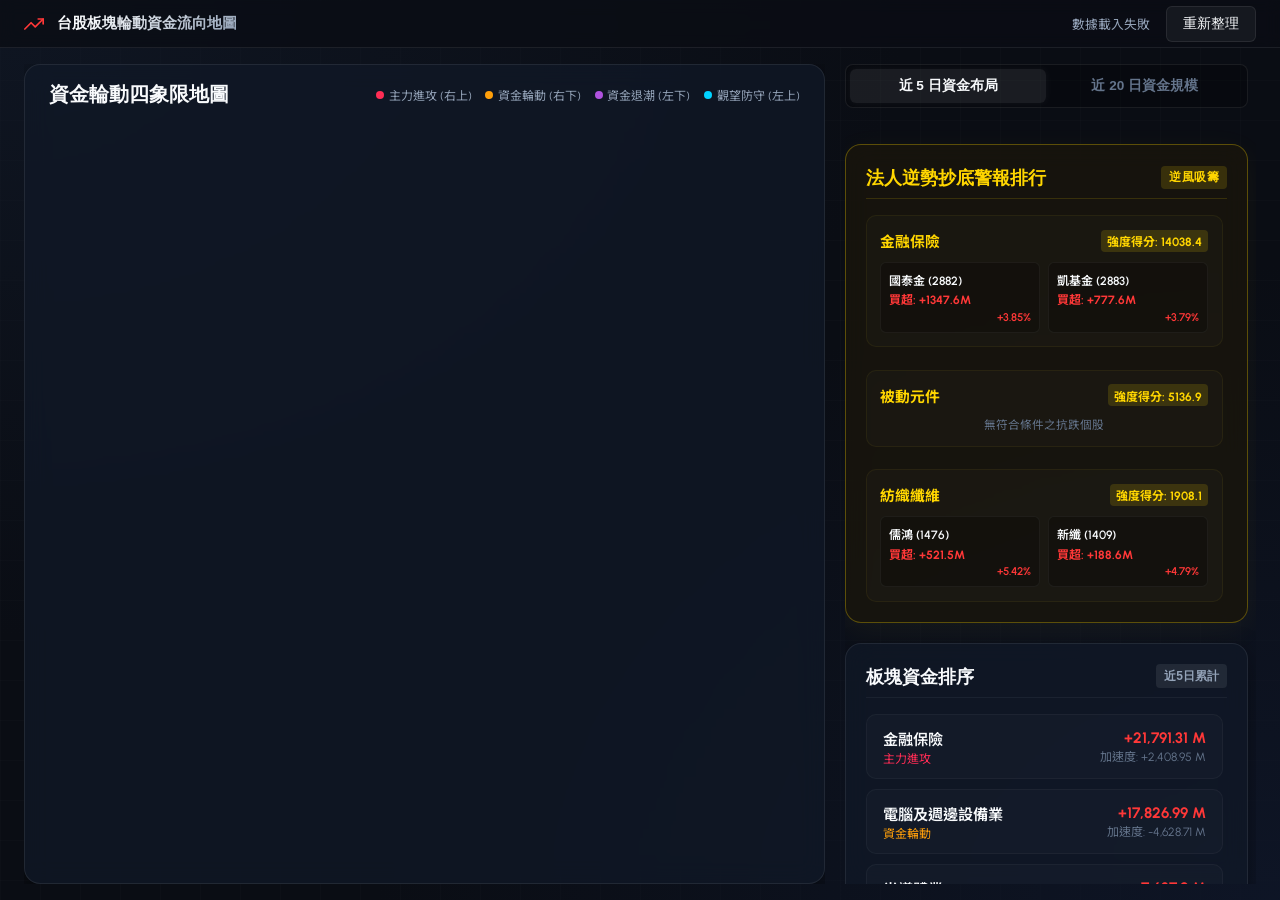
==== index.html @ 1b985d8a "fix: 修改 write_index.py 模板源頭，板塊排序搬至右欄 + SVG viewBox 固定座標系" ====
<!DOCTYPE html>
<html lang="zh-TW">
<head>
    <meta charset="UTF-8">
    <meta name="viewport" content="width=device-width, initial-scale=1.0">
    <title>台股板塊輪動地圖 - 資金流向與加速度監控系統</title>
    <link rel="stylesheet" href="style.css">
    <!-- Load D3.js for visual rendering -->
    <script src="https://d3js.org/d3.v7.min.js"></script>
    <style>
        /* 特調虛擬板塊的霓虹發光樣式 */
        .bubble.custom-sector {
            stroke: #ff007f !important;
            stroke-width: 3.5px !important;
            stroke-dasharray: 3, 1 !important;
            fill-opacity: 0.82 !important;
            animation: neonPulse 1.8s infinite alternate;
        }
        
        @keyframes neonPulse {
            from {
                filter: drop-shadow(0 0 3px #ff007f) drop-shadow(0 0 8px #ff007f);
            }
            to {
                filter: drop-shadow(0 0 6px #ff007f) drop-shadow(0 0 16px #ff007f);
            }
        }
    </style>
</head>
<body>

    <header>
        <h1>
            <svg width="20" height="20" viewBox="0 0 24 24" fill="none" stroke="currentColor" stroke-width="2" stroke-linecap="round" stroke-linejoin="round" style="display:inline; vertical-align:middle; margin-right:5px; color:#ff3838;">
                <polyline points="23 6 13.5 15.5 8.5 10.5 1 18"></polyline>
                <polyline points="17 6 23 6 23 12"></polyline>
            </svg>
            台股板塊輪動資金流向地圖
        </h1>
        <div class="meta-info">
            <span id="data-date">更新時間：載入中...</span>
            <button class="refresh-btn" onclick="loadData()">重新整理</button>
        </div>
    </header>

    <main>
        <!-- Left Section: Quadrant Bubble Map (Full Height) -->
        <div class="left-column">
            <section class="map-container" id="map-section">
                <div class="map-title-row">
                    <h2>資金輪動四象限地圖</h2>
                    <div class="legend">
                        <div class="legend-item">
                            <span class="legend-color" style="background-color: var(--color-lead);"></span>
                            <span>主力進攻 (右上)</span>
                        </div>
                        <div class="legend-item">
                            <span class="legend-color" style="background-color: var(--color-rotate);"></span>
                            <span>資金輪動 (右下)</span>
                        </div>
                        <div class="legend-item">
                            <span class="legend-color" style="background-color: var(--color-outflow);"></span>
                            <span>資金退潮 (左下)</span>
                        </div>
                        <div class="legend-item">
                            <span class="legend-color" style="background-color: var(--color-watch);"></span>
                            <span>觀望防守 (左上)</span>
                        </div>
                    </div>
                </div>
                
                <div class="chart-wrapper" id="chart-wrapper">
                    <!-- SVG Chart will be rendered here by D3 -->
                </div>
                
                <!-- Floating interactive Tooltip -->
                <div class="custom-tooltip" id="map-tooltip"></div>
            </section>
        </div>

        <!-- Right Section: Comprehensive War Room Panel -->
        <section class="sidebar right-column">
            <!-- Timeframe selector tab button group -->
            <div class="time-tabs">
                <button class="tab-btn active" id="tab-5d" onclick="switchTimeFrame('5d')">近 5 日資金布局</button>
                <button class="tab-btn" id="tab-20d" onclick="switchTimeFrame('20d')">近 20 日資金規模</button>
            </div>

            <!-- Bottom Fishing Alert Card (now at the top of sidebar) -->
            <div class="card bottom-fishing-card" id="bottom-fishing-panel">
                <div class="panel-title" style="color: #ffd600; border-bottom: 1px solid rgba(255, 214, 0, 0.15);">
                    法人逆勢抄底警報排行
                    <span style="background: rgba(255, 214, 0, 0.15); color: #ffd600; font-size: 0.75rem; letter-spacing: 0.5px;">逆風吸籌</span>
                </div>
                <div class="market-warning" id="market-warning-msg" style="display:none;">
                    ⚠️ 大盤今日下跌，法人逆勢抄底啟動！
                </div>
                <div class="sector-list" id="bottom-fishing-list">
                    <!-- Dynamic rendering -->
                </div>
            </div>

            <!-- Sector Ranking Card (moved from left-column) -->
            <div class="card sector-ranking-card">
                <div class="panel-title">
                    板塊資金排序
                    <span id="ranking-header-badge" style="background: rgba(255,255,255,0.08); color: var(--text-secondary); font-size: 0.75rem;">近5日累計</span>
                </div>
                <div class="sector-list" id="sector-quick-list">
                    <!-- Dynamic rendering -->
                </div>
                <button id="sector-toggle-btn" class="sector-toggle-btn" onclick="toggleSectors()">展開全部板塊</button>
            </div>

            <!-- Whale Locked Stocks Card -->
            <div class="card whale-locked-card glow-aurora" id="whale-locked-panel">
                <div class="panel-title" style="color: #00e676; border-bottom: 1px solid rgba(0, 230, 118, 0.15);">
                    千張大戶密集鎖碼偵測雷達
                    <span style="background: rgba(0, 230, 118, 0.15); color: #00e676; font-size: 0.75rem; letter-spacing: 0.5px;">主力鎖碼</span>
                </div>
                <!-- 監測時間區間 Tab 組 -->
                <div class="whale-time-tabs" style="display: flex; gap: 0.35rem; margin-bottom: 0.65rem; background: rgba(0, 0, 0, 0.2); padding: 0.2rem; border-radius: 6px; border: 1px solid rgba(255,255,255,0.04);">
                    <button class="whale-time-btn" onclick="changeWhaleTime('1m', this)">1個月</button>
                    <button class="whale-time-btn active" onclick="changeWhaleTime('2m', this)">2個月</button>
                    <button class="whale-time-btn" onclick="changeWhaleTime('3m', this)">3個月</button>
                    <button class="whale-time-btn" onclick="changeWhaleTime('4m', this)">4個月</button>
                </div>
                <!-- 篩選門檻控制鈕組 -->
                <div class="whale-filter-tabs" style="display: flex; gap: 0.35rem; margin-bottom: 0.85rem; padding-bottom: 0.5rem; border-bottom: 1px dashed rgba(255,255,255,0.05);">
                    <button class="whale-filter-btn active" style="color: #00e676; border-color: rgba(0, 230, 118, 0.4); background: rgba(0, 230, 118, 0.15);" onclick="changeWhaleThreshold(15, 20, this)">15%~20%</button>
                    <button class="whale-filter-btn" onclick="changeWhaleThreshold(10, 15, this)">10%~15%</button>
                    <button class="whale-filter-btn" onclick="changeWhaleThreshold(5, 10, this)">5%~10%</button>
                    <button class="whale-filter-btn" onclick="changeWhaleThreshold(4, 5, this)">4%~5%</button>
                </div>
                <div class="whale-stocks-list" id="whale-locked-list">
                    <!-- Dynamic rendering -->
                </div>
            </div>

            <!-- Detail Stock Breakdown Card -->
            <div class="card detail-card" id="detail-panel">
                <div class="empty-state" id="detail-empty">
                    請點擊或懸浮板塊泡泡，以檢視核心個股買賣超分化明細
                </div>
                <div id="detail-content" style="display: none;">
                    <div class="panel-title">
                        <span id="detail-sector-name" style="font-size: 1.15rem; font-weight: 700; padding: 0;">板塊名稱</span>
                        <div id="detail-quadrant-badge" class="dual-badge-container"></div>
                    </div>
                    
                    <div class="metrics-grid">
                        <div class="metric-box">
                            <div class="label" id="metric-label-flow">5日累計流向</div>
                            <div class="value" id="metric-flow">0.0</div>
                        </div>
                        <div class="metric-box">
                            <div class="label">資金加速度</div>
                            <div class="value" id="metric-accel">0.0</div>
                        </div>
                        <div class="metric-box">
                            <div class="label">20日資金規模</div>
                            <div class="value" id="metric-scale-20d">0.0</div>
                        </div>
                    </div>
                    
                    <h3 style="font-size: 0.85rem; margin-bottom: 0.65rem; color: var(--text-secondary); font-family: 'Outfit', sans-serif;">板塊核心個股分化數據</h3>
                    <div class="stock-table-wrapper">
                        <table class="stock-table">
                            <thead>
                                <tr>
                                    <th>個股名稱</th>
                                    <th style="text-align: right;">今日流向</th>
                                    <th style="text-align: right;">今日漲跌</th>
                                    <th style="text-align: right;" id="th-accum-flow">5日流向</th>
                                    <th style="text-align: right;">5日漲跌</th>
                                </tr>
                            </thead>
                            <tbody id="stock-table-body">
                                <!-- Dynamic rendering -->
                            </tbody>
                        </table>
                    </div>
                </div>
            </div>
        </section>
    </main>

    <script>
        let cachedData = null;
        let cachedMarketInfo = null;
        let selectedSectorName = null;
        let currentTimeFrame = "5d"; // Default state '5d' or '20d'
        let cachedWhaleStocks = null;
        let currentMinThreshold = 15;
        let currentMaxThreshold = 20;
        let currentTimeWhale = "2m";
        let isSectorsExpanded = false;

        // D3 global references for transition
        let svg, xScale, yScale, sizeScale, width, height, margin;

        // Determine Quadrant by X (flow) and Y (acceleration_m)
        function getQuadrantInfo(x, y) {
            if (x >= 0 && y >= 0) {
                return { name: "主力進攻", color: "var(--color-lead)", bgClass: "lead" };
            } else if (x >= 0 && y < 0) {
                return { name: "資金輪動", color: "var(--color-rotate)", bgClass: "rotate" };
            } else if (x < 0 && y < 0) {
                return { name: "資金退潮", color: "var(--color-outflow)", bgClass: "outflow" };
            } else {
                return { name: "觀望防守", color: "var(--color-watch)", bgClass: "watch" };
            }
        }

        async function loadData() {
            try {
                // Fetch data from local source sectors_data.json
                const response = await fetch("sectors_data.json?" + new Date().getTime());
                const resJson = await response.json();
                
                cachedData = resJson.sectors;
                cachedMarketInfo = resJson.market_info;
                
                const now = new Date();
                const mReturn = cachedMarketInfo.market_return_pct;
                const mReturnSign = mReturn >= 0 ? "+" : "";
                const mReturnClass = mReturn >= 0 ? "val-positive" : "val-negative";
                
                document.getElementById("data-date").innerHTML = `大盤加權指數: ${cachedMarketInfo.market_close.toLocaleString()} (<span class="${mReturnClass}">${mReturnSign}${mReturn.toFixed(2)}%</span>) | 更新時間: ${now.toLocaleDateString("zh-TW")} ${now.toLocaleTimeString("zh-TW")}`;

                // Render components
                updateUI();
                renderBottomFishing(cachedData, cachedMarketInfo);
                cachedWhaleStocks = resJson.whale_locked_stocks;
                renderWhaleLockedStocks(cachedWhaleStocks, 15, 20);
                
                // Initialize SVG Container
                initChartContainer();
                
                // Initial Chart rendering
                renderQuadrantChart(cachedData);

                // Default show the first sector detail
                if (cachedData.length > 0) {
                    showSectorDetail(cachedData[0].sector_name);
                }
            } catch (error) {
                console.error("載入 sectors_data.json 錯誤:", error);
                document.getElementById("data-date").textContent = "數據載入失敗";
            }
        }

        function switchTimeFrame(timeframe) {
            if (currentTimeFrame === timeframe) return;
            currentTimeFrame = timeframe;

            // Toggle active classes on tab buttons
            document.getElementById("tab-5d").classList.toggle("active", timeframe === "5d");
            document.getElementById("tab-20d").classList.toggle("active", timeframe === "20d");

            // Update Header badges in panels
            document.getElementById("ranking-header-badge").textContent = timeframe === "5d" ? "近5日累計" : "近20日累計";
            
            // Re-render UI list & slide bubbles smoothly
            updateUI();
            transitionQuadrantChart(cachedData);
            
            // Re-display detail panel with updated column names
            if (selectedSectorName) {
                showSectorDetail(selectedSectorName);
            }
        }

        function updateUI() {
            if (!cachedData) return;
            
            const listContainer = document.getElementById("sector-quick-list");
            listContainer.innerHTML = "";

            // Sort by flow magnitude to show most active sectors first (Descending Order)
            const flowKey = currentTimeFrame === "5d" ? "flow_5d_m" : "flow_20d_m";
            const sortedData = [...cachedData].sort((a, b) => b[flowKey] - a[flowKey]);

            // 根據摺疊狀態決定顯示的板塊數量
            const displayCount = isSectorsExpanded ? sortedData.length : 8;
            const displayData = sortedData.slice(0, displayCount);

            displayData.forEach(sector => {
                const customSectors = ["台積先進封裝設備", "轉單受惠與國防儲能", "高值化半導體材料"];
                const isCustom = customSectors.includes(sector.sector_name);
                const row = document.createElement("div");
                row.className = "sector-row";
                row.setAttribute("data-sector", sector.sector_name);
                if (sector.sector_name === selectedSectorName) {
                    row.classList.add("active");
                }
                
                if (isCustom) {
                    row.style.border = "1px dashed rgba(255, 0, 127, 0.4)";
                    row.style.boxShadow = "0 0 6px rgba(255, 0, 127, 0.12)";
                }
                
                row.onclick = () => showSectorDetail(sector.sector_name);
                
                // Sidebar row Hover linkages
                row.onmouseover = () => hoverLinkageActive(sector.sector_name);
                row.onmouseout = () => hoverLinkageReset();

                const flowVal = sector[flowKey];
                const flowSign = flowVal >= 0 ? "+" : "";
                const flowClass = flowVal >= 0 ? "val-positive" : "val-negative";
                const qInfo = getQuadrantInfo(flowVal, sector.acceleration_m);
                
                const nameHtml = isCustom ? `<span style="color:#ff007f; font-weight:700;">★</span> ${sector.sector_name} <span class="custom-badge" style="background:#ff007f; color:#fff; font-size:0.65rem; padding:1px 4px; border-radius:3px; margin-left:4px; font-weight:bold;">特調</span>` : sector.sector_name;

                row.innerHTML = `
                    <div>
                        <div class="name">${nameHtml}</div>
                        <div class="accel-val" style="color: ${qInfo.color}">${qInfo.name}</div>
                    </div>
                    <div class="stats">
                        <div class="flow-val ${flowClass}">${flowSign}${flowVal.toLocaleString()} M</div>
                        <div class="accel-val">加速度: ${sector.acceleration_m > 0 ? "+" : ""}${sector.acceleration_m.toLocaleString()} M</div>
                    </div>
                `;
                listContainer.appendChild(row);
            });

            // 更新按鈕文字
            const toggleBtn = document.getElementById("sector-toggle-btn");
            if (isSectorsExpanded) {
                toggleBtn.textContent = "收攏板塊列表 ▴";
            } else {
                const remaining = sortedData.length - 8;
                toggleBtn.textContent = `展開全部板塊 (+${remaining}) ▾`;
            }
        }

        function toggleSectors() {
            isSectorsExpanded = !isSectorsExpanded;
            updateUI();
        }

        function renderBottomFishing(data, marketInfo) {
            const warningMsg = document.getElementById("market-warning-msg");
            if (marketInfo.market_return_pct < 0) {
                warningMsg.style.display = "block";
            } else {
                warningMsg.style.display = "none";
            }
            
            const listContainer = document.getElementById("bottom-fishing-list");
            listContainer.innerHTML = "";
            
            // Filter sectors with bottom fishing potential, sort by score desc
            const bfSectors = data.filter(s => s.bottom_fishing_score > 0)
                                  .sort((a, b) => b.bottom_fishing_score - a.bottom_fishing_score)
                                  .slice(0, 3);
                                  
            if (bfSectors.length === 0) {
                listContainer.innerHTML = `<div class="empty-state" style="padding: 1rem 0; font-size:0.8rem;">目前全市場無符合「法人逆風布局」之板塊</div>`;
                return;
            }
            
            bfSectors.forEach(sector => {
                const customSectors = ["台積先進封裝設備", "轉單受惠與國防儲能", "高值化半導體材料"];
                const isCustom = customSectors.includes(sector.sector_name);
                const item = document.createElement("div");
                item.className = "bf-sector-item";
                item.onclick = () => showSectorDetail(sector.sector_name);
                
                // Sidebar row hover linkage triggers
                item.onmouseover = () => hoverLinkageActive(sector.sector_name);
                item.onmouseout = () => hoverLinkageReset();
                
                let stocksHtml = "";
                if (sector.bottom_fishing_stocks && sector.bottom_fishing_stocks.length > 0) {
                    sector.bottom_fishing_stocks.forEach(st => {
                        const retSign = st.today_return_pct >= 0 ? "+" : "";
                        const retClass = st.today_return_pct >= 0 ? "val-positive" : "val-negative";
                        stocksHtml += `
                            <div class="bf-stock-tag">
                                <span class="stock-title">${st.stock_name} (${st.stock_id})</span>
                                <span class="stock-flow val-positive">買超: +${st.today_net_flow_m.toFixed(1)}M</span>
                                <span style="font-size:0.7rem; font-weight:600; text-align:right;" class="${retClass}">${retSign}${st.today_return_pct.toFixed(2)}%</span>
                            </div>
                        `;
                    });
                } else {
                    stocksHtml = `<div style="grid-column: span 2; text-align: center; font-size: 0.725rem; color: var(--text-muted);">無符合條件之抗跌個股</div>`;
                }
                
                const nameHtml = isCustom ? `<span style="color:#ff007f; font-weight:700;">★</span> ${sector.sector_name} <span class="custom-badge" style="background:#ff007f; color:#fff; font-size:0.65rem; padding:1px 4px; border-radius:3px; margin-left:4px; font-weight:bold;">特調</span>` : sector.sector_name;

                item.innerHTML = `
                    <div class="bf-sector-header">
                        <span class="name">${nameHtml}</span>
                        <span class="score">強度得分: ${sector.bottom_fishing_score.toFixed(1)}</span>
                    </div>
                    <div class="bf-stocks-row">
                        ${stocksHtml}
                    </div>
                `;
                listContainer.appendChild(item);
            });
        }

        function changeWhaleTime(timeframe, btn) {
            const buttons = document.querySelectorAll(".whale-time-btn");
            buttons.forEach(b => b.classList.remove("active"));
            btn.classList.add("active");
            
            currentTimeWhale = timeframe;
            
            renderWhaleLockedStocks(cachedWhaleStocks, currentMinThreshold, currentMaxThreshold);
        }

        function changeWhaleThreshold(min, max, btn) {
            const buttons = document.querySelectorAll(".whale-filter-btn");
            buttons.forEach(b => {
                b.classList.remove("active");
                b.style.color = "";
                b.style.borderColor = "";
                b.style.background = "";
                b.style.boxShadow = "";
            });
            btn.classList.add("active");
            
            currentMinThreshold = min;
            currentMaxThreshold = max;

            // 動態改變看板的外觀邊框與呼吸燈
            const panel = document.getElementById("whale-locked-panel");
            panel.className = "card whale-locked-card"; // reset
            
            if (min >= 15) {
                panel.classList.add("glow-aurora");
                btn.style.color = "#00e676";
                btn.style.borderColor = "rgba(0, 230, 118, 0.4)";
                btn.style.background = "rgba(0, 230, 118, 0.15)";
                btn.style.boxShadow = "0 0 10px rgba(0, 230, 118, 0.1)";
            } else if (min >= 10) {
                panel.classList.add("glow-aurora");
                btn.style.color = "#00e676";
                btn.style.borderColor = "rgba(0, 230, 118, 0.4)";
                btn.style.background = "rgba(0, 230, 118, 0.15)";
                btn.style.boxShadow = "0 0 10px rgba(0, 230, 118, 0.1)";
            } else if (min >= 5) {
                panel.classList.add("glow-neon-blue");
                btn.style.color = "#00b0ff";
                btn.style.borderColor = "rgba(0, 176, 255, 0.4)";
                btn.style.background = "rgba(0, 176, 255, 0.15)";
                btn.style.boxShadow = "0 0 10px rgba(0, 176, 255, 0.1)";
            } else {
                panel.classList.add("glow-dim");
                btn.style.color = "#ffd600";
                btn.style.borderColor = "rgba(255, 214, 0, 0.4)";
                btn.style.background = "rgba(255, 214, 0, 0.15)";
                btn.style.boxShadow = "0 0 10px rgba(255, 214, 0, 0.1)";
            }

            renderWhaleLockedStocks(cachedWhaleStocks, min, max);
        }

        function renderWhaleLockedStocks(whaleStocks, min, max) {
            const listContainer = document.getElementById("whale-locked-list");
            listContainer.innerHTML = "";
            
            if (!whaleStocks || whaleStocks.length === 0) {
                listContainer.innerHTML = `<div class="empty-state" style="padding: 1rem 0; font-size:0.8rem; color: var(--text-muted);">目前無符合「大戶鎖碼」之個股</div>`;
                return;
            }
            
            const diffKey = "diff_" + currentTimeWhale;
            // 根據傳入的門檻與選中的時間區間過濾個股
            const filtered = whaleStocks.filter(st => st[diffKey] >= min && st[diffKey] <= max);
            
            const labelText = "近" + (currentTimeWhale === "1m" ? "1個月" : currentTimeWhale === "2m" ? "2個月" : currentTimeWhale === "3m" ? "3個月" : "4個月") + "增減";
            
            if (filtered.length === 0) {
                listContainer.innerHTML = `
                    <div class="empty-state" style="padding: 1.5rem 0.5rem; font-size:0.8rem; line-height: 1.5; color: var(--text-muted);">
                        ⚠️ 此區間目前無符合個股。<br>
                        <span style="font-size:0.75rem; color:#ffd600; font-weight:500;">今日大盤無此強度的鎖碼股，建議切換至「10%~15%」或「5%~10%」區間檢測。</span>
                    </div>`;
                return;
            }
            
            filtered.forEach(stock => {
                const item = document.createElement("div");
                item.className = "whale-stock-item";
                item.setAttribute("data-sector", stock.sector);
                
                // Click and Hover Linkages
                item.onclick = () => showSectorDetail(stock.sector);
                item.onmouseover = () => hoverLinkageActive(stock.sector);
                item.onmouseout = () => hoverLinkageReset();
                
                // 動態時間區間累計漲跌幅
                const priceChangeKey = currentTimeWhale + "_price_change";
                const priceChangeVal = stock[priceChangeKey] !== undefined ? stock[priceChangeKey] : 0.0;
                const priceChangeLabel = "近" + (currentTimeWhale === "1m" ? "1個月" : currentTimeWhale === "2m" ? "2個月" : currentTimeWhale === "3m" ? "3個月" : "4個月") + "漲跌";
                const priceChangeSign = priceChangeVal >= 0 ? "+" : "";
                const priceChangeClass = priceChangeVal >= 0 ? "val-positive" : "val-negative";
                
                const isCustom = ["台積先進封裝設備", "轉單受惠與國防儲能", "高值化半導體材料"].includes(stock.sector);
                const badgeStyle = isCustom ? 'style="background: #ff007f; color: #fff; font-weight: bold; box-shadow: 0 0 5px rgba(255, 0, 127, 0.5); border: none;"' : '';

                item.innerHTML = `
                    <div class="whale-stock-header">
                        <span class="stock-info">
                            <span class="name">${stock.stock_name}</span>
                            <span class="id">${stock.stock_id}.TW</span>
                        </span>
                        <span class="sector-badge" ${badgeStyle}>${stock.sector}</span>
                    </div>
                    <div class="whale-stock-body">
                        <div class="detail-val">
                            <span class="label">大戶持股</span>
                            <span class="val" style="color: var(--text-primary); font-weight: 500;">${stock.current_ratio.toFixed(2)}%</span>
                        </div>
                        <div class="detail-val">
                            <span class="label">${labelText}</span>
                            <span class="val val-positive" style="font-weight: 700;">+${stock[diffKey].toFixed(2)}%</span>
                        </div>
                        <div class="detail-val">
                            <span class="label">${priceChangeLabel}</span>
                            <span class="${priceChangeClass}" style="font-weight: 600;">${priceChangeSign}${priceChangeVal.toFixed(2)}%</span>
                        </div>
                    </div>
                `;
                listContainer.appendChild(item);
            });
        }

        function showSectorDetail(sectorName) {
            selectedSectorName = sectorName;
            
            // Highlight row in list
            const rows = document.querySelectorAll(".sector-row");
            rows.forEach(r => {
                const rName = r.querySelector(".name").textContent;
                if (rName === sectorName) {
                    r.classList.add("active");
                } else {
                    r.classList.remove("active");
                }
            });

            // Highlight corresponding bubble in SVG with glow filter
            d3.selectAll(".bubble")
                .transition().duration(200)
                .style("fill-opacity", d => d.sector_name === sectorName ? 0.95 : 0.6)
                .attr("stroke", d => d.sector_name === sectorName ? "#ffffff" : getQuadrantInfo(d[currentTimeFrame === "5d" ? "flow_5d_m" : "flow_20d_m"], d.acceleration_m).color)
                .style("filter", d => d.sector_name === sectorName ? "drop-shadow(0 0 12px #ffffff)" : "none");

            const sector = cachedData.find(s => s.sector_name === sectorName);
            if (!sector) return;

            document.getElementById("detail-empty").style.display = "none";
            const content = document.getElementById("detail-content");
            content.style.display = "block";

            // Fill text
            const isCustom = ["台積先進封裝設備", "轉單受惠與國防儲能", "高值化半導體材料"].includes(sectorName);
            document.getElementById("detail-sector-name").innerHTML = isCustom ? `★ ${sector.sector_name} <span style="background:#ff007f; color:#fff; font-size:0.75rem; padding:2px 6px; border-radius:3px; margin-left:6px; font-weight:bold; vertical-align: middle;">特調虛擬板塊</span>` : sector.sector_name;
            
            const flowVal = currentTimeFrame === "5d" ? sector.flow_5d_m : sector.flow_20d_m;
            
            // Calculate dual timeframe quadrants
            const qLong = getQuadrantInfo(sector.flow_20d_m, sector.acceleration_m);
            const qShort = getQuadrantInfo(sector.flow_5d_m, sector.acceleration_m);
            
            const badgeContainer = document.getElementById("detail-quadrant-badge");
            badgeContainer.innerHTML = `
                <span class="dual-badge-item" style="background: ${qLong.color};">[長線] ${qLong.name}</span>
                <span class="dual-badge-separator">|</span>
                <span class="dual-badge-item" style="background: ${qShort.color};">[短線] ${qShort.name}</span>
            `;

            // Metrics boxes
            document.getElementById("metric-label-flow").textContent = currentTimeFrame === "5d" ? "5日累計流向" : "20日累計流向";
            const flowBox = document.getElementById("metric-flow");
            flowBox.textContent = (flowVal >= 0 ? "+" : "") + flowVal.toLocaleString() + " 百萬";
            flowBox.className = "value " + (flowVal >= 0 ? "val-positive" : "val-negative");

            const accelBox = document.getElementById("metric-accel");
            accelBox.textContent = (sector.acceleration_m >= 0 ? "+" : "") + sector.acceleration_m.toLocaleString() + " 百萬";
            accelBox.className = "value " + (sector.acceleration_m >= 0 ? "val-positive" : "val-negative");

            document.getElementById("metric-scale-20d").textContent = sector.size_20d_m.toLocaleString() + " 百萬";

            // Dynamic header label for accumulated flow in stock table
            document.getElementById("th-accum-flow").textContent = currentTimeFrame === "5d" ? "5日買賣超" : "20日買賣超";

            // Fill individual stocks table
            const tbody = document.getElementById("stock-table-body");
            tbody.innerHTML = "";

            sector.individual_stocks.forEach(stock => {
                const tr = document.createElement("tr");
                
                // Today flow
                const todayFlowClass = stock.today_net_flow_m >= 0 ? "val-positive" : "val-negative";
                const todayFlowSign = stock.today_net_flow_m >= 0 ? "+" : "";

                // Today Return
                const todayReturnClass = stock.today_return_pct >= 0 ? "val-positive" : "val-negative";
                const todayReturnSign = stock.today_return_pct >= 0 ? "+" : "";

                // Accumulated Flow
                const accumFlowVal = currentTimeFrame === "5d" ? stock.flow_5d_m : stock.flow_20d_m;
                const accumFlowClass = accumFlowVal >= 0 ? "val-positive" : "val-negative";
                const accumFlowSign = accumFlowVal >= 0 ? "+" : "";

                // 5D Return
                const return5dClass = stock.return_5d_pct >= 0 ? "val-positive" : "val-negative";
                const return5dSign = stock.return_5d_pct >= 0 ? "+" : "";

                tr.innerHTML = `
                    <td>
                        <span class="stock-name">${stock.stock_name}</span>
                        <span class="stock-id">${stock.stock_id}.TW</span>
                    </td>
                    <td style="text-align: right; font-weight: 500;" class="${todayFlowClass}">${todayFlowSign}${stock.today_net_flow_m.toFixed(1)}M</td>
                    <td style="text-align: right;" class="${todayReturnClass}">${todayReturnSign}${stock.today_return_pct.toFixed(2)}%</td>
                    <td style="text-align: right; font-weight: 600;" class="${accumFlowClass}">${accumFlowSign}${accumFlowVal.toLocaleString()}M</td>
                    <td style="text-align: right;" class="${return5dClass}">${return5dSign}${stock.return_5d_pct.toFixed(1)}%</td>
                `;
                tbody.appendChild(tr);
            });
        }

        // Setup SVG element structure
        function initChartContainer() {
            const container = document.getElementById("chart-wrapper");
            container.innerHTML = "";

            // 使用固定的 viewBox 座標系統，SVG 會自動等比例縮放至容器
            width = 800;
            height = 600;
            margin = { top: 40, right: 40, bottom: 40, left: 40 };

            sizeScale = d3.scaleSqrt().range([18, 48]);

            svg = d3.select("#chart-wrapper")
                .append("svg")
                .attr("viewBox", "0 0 800 600")
                .attr("preserveAspectRatio", "xMidYMid meet")
                .attr("width", "100%")
                .attr("height", "100%");

            // Add SVG definition for shadow glow filter
            const defs = svg.append("defs");
            const filter = defs.append("filter")
                .attr("id", "glow")
                .attr("x", "-20%")
                .attr("y", "-20%")
                .attr("width", "140%")
                .attr("height", "140%");
            filter.append("feGaussianBlur")
                .attr("stdDeviation", 6)
                .attr("result", "blur");
            filter.append("feComposite")
                .attr("in", "SourceGraphic")
                .attr("in2", "blur")
                .attr("operator", "over");
        }

        function constrainQuadrant(nodes, flowKey) {
            nodes.forEach(d => {
                const trueFlow = d[flowKey];
                const trueAccel = d.acceleration_m;
                const r = sizeScale(d.size_20d_m);
                
                // X boundary constraint
                if (trueFlow >= 0) {
                    d.x = Math.max(xScale(0) + r + 2, d.x);
                    d.x = Math.min(width - margin.right - r, d.x);
                } else {
                    d.x = Math.min(xScale(0) - r - 2, d.x);
                    d.x = Math.max(margin.left + r, d.x);
                }
                
                // Y boundary constraint
                if (trueAccel >= 0) {
                    d.y = Math.min(yScale(0) - r - 2, d.y);
                    d.y = Math.max(margin.top + r, d.y);
                } else {
                    d.y = Math.max(yScale(0) + r + 2, d.y);
                    d.y = Math.min(height - margin.bottom - r, d.y);
                }
            });
        }

        function renderQuadrantChart(data) {
            const flowKey = currentTimeFrame === "5d" ? "flow_5d_m" : "flow_20d_m";
            
            const maxAbsX = d3.max(data, d => Math.abs(d[flowKey])) || 1000;
            const maxAbsY = d3.max(data, d => Math.abs(d.acceleration_m)) || 1000;
            const xLimit = maxAbsX * 1.25;
            const yLimit = maxAbsY * 1.25;

            // Setup scales
            xScale = d3.scaleLinear().domain([-xLimit, xLimit]).range([margin.left, width - margin.right]);
            yScale = d3.scaleLinear().domain([-yLimit, yLimit]).range([height - margin.bottom, margin.top]);
            sizeScale.domain([0, d3.max(data, d => d.size_20d_m) || 10000]);

            // 1. Quadrant background rectangles
            const quadWidth = (width - margin.left - margin.right) / 2;
            const quadHeight = (height - margin.top - margin.bottom) / 2;

            const quadrants = [
                { id: "lead", x: xScale(0), y: yScale(yLimit), fill: "#00e676" },
                { id: "watch", x: xScale(-xLimit), y: yScale(yLimit), fill: "#00b0ff" },
                { id: "outflow", x: xScale(-xLimit), y: yScale(0), fill: "#ff1744" },
                { id: "rotate", x: xScale(0), y: yScale(0), fill: "#ffd600" }
            ];

            svg.selectAll(".quadrant-bg")
                .data(quadrants, d => d.id)
                .enter()
                .append("rect")
                .attr("class", "quadrant-bg")
                .attr("x", d => d.x)
                .attr("y", d => d.y)
                .attr("width", quadWidth)
                .attr("height", quadHeight)
                .style("fill", d => d.fill);

            // Add Quadrant Text Labels
            const labelsData = [
                { text: "主力進攻", x: width - margin.right - 15, y: margin.top + 30, anchor: "end", color: "var(--color-lead)" },
                { text: "觀望防守", x: margin.left + 15, y: margin.top + 30, anchor: "start", color: "var(--color-watch)" },
                { text: "資金退潮", x: margin.left + 15, y: height - margin.bottom - 20, anchor: "start", color: "var(--color-outflow)" },
                { text: "資金輪動", x: width - margin.right - 15, y: height - margin.bottom - 20, anchor: "end", color: "var(--color-rotate)" }
            ];

            svg.selectAll(".quadrant-label")
                .data(labelsData)
                .enter()
                .append("text")
                .attr("class", "quadrant-label")
                .attr("x", d => d.x)
                .attr("y", d => d.y)
                .attr("text-anchor", d => d.anchor)
                .style("fill", d => d.color)
                .text(d => d.text);

            // 2. Axes lines
            svg.append("line")
                .attr("class", "axis-line axis-x-line")
                .attr("x1", xScale(0))
                .attr("y1", margin.top)
                .attr("x2", xScale(0))
                .attr("y2", height - margin.bottom);

            svg.append("line")
                .attr("class", "axis-line axis-y-line")
                .attr("x1", margin.left)
                .attr("y1", yScale(0))
                .attr("x2", width - margin.right)
                .attr("y2", yScale(0));

            // Axes text labels
            svg.append("text")
                .attr("class", "axis-label axis-x-label")
                .attr("x", width - margin.right)
                .attr("y", yScale(0) - 10)
                .attr("text-anchor", "end")
                .text(`${currentTimeFrame === "5d" ? "5日" : "20日"}法人累計淨流入流出 (百萬 NTD) ➔`);

            svg.append("text")
                .attr("class", "axis-label axis-y-label")
                .attr("x", xScale(0) + 12)
                .attr("y", margin.top)
                .attr("text-anchor", "start")
                .text("▲ 資金加速度 (今日淨流向 - 5日均值)");

            // Projection guidelines
            svg.append("line")
                .attr("id", "proj-x")
                .attr("stroke", "rgba(255,255,255,0.25)")
                .attr("stroke-width", 1)
                .attr("stroke-dasharray", "3,3")
                .style("opacity", 0);

            svg.append("line")
                .attr("id", "proj-y")
                .attr("stroke", "rgba(255,255,255,0.25)")
                .attr("stroke-width", 1)
                .attr("stroke-dasharray", "3,3")
                .style("opacity", 0);

            // 3. Setup force physics collision prevention
            const nodes = data.map(d => ({
                ...d,
                origX: xScale(d[flowKey]),
                origY: yScale(d.acceleration_m),
                x: xScale(d[flowKey]),
                y: yScale(d.acceleration_m)
            }));

            const simulation = d3.forceSimulation(nodes)
                .force("x", d3.forceX(d => d.origX).strength(0.55))
                .force("y", d3.forceY(d => d.origY).strength(0.55))
                .force("collide", d3.forceCollide(d => sizeScale(d.size_20d_m) + 2.5))
                .stop();

            for (let i = 0; i < 120; ++i) {
                simulation.tick();
                constrainQuadrant(nodes, flowKey);
            }

            // 4. Render Bubbles Group
            const bubbleGroup = svg.selectAll(".bubble-g")
                .data(nodes, d => d.sector_name)
                .enter()
                .append("g")
                .attr("class", "bubble-g")
                .attr("id", d => `bubble-g-${d.sector_name.replace('/', '-')}`) // Escape special character
                .attr("transform", d => `translate(${d.x}, ${d.y})`);

            const tooltip = d3.select("#map-tooltip");
            const containerBox = document.getElementById("chart-wrapper");

            const customSectors = ["台積先進封裝設備", "轉單受惠與國防儲能", "高值化半導體材料"];
            bubbleGroup.append("circle")
                .attr("class", d => customSectors.includes(d.sector_name) ? "bubble custom-sector" : "bubble")
                .attr("r", d => sizeScale(d.size_20d_m))
                .style("fill", d => customSectors.includes(d.sector_name) ? "#ff007f" : getQuadrantInfo(d[flowKey], d.acceleration_m).color)
                .style("fill-opacity", d => customSectors.includes(d.sector_name) ? 0.85 : 0.6)
                .style("stroke", d => customSectors.includes(d.sector_name) ? "#ff007f" : getQuadrantInfo(d[flowKey], d.acceleration_m).color)
                .on("mouseover", function(event, d) {
                    hoverLinkageActive(d.sector_name);

                    // Show project lines
                    d3.select("#proj-x")
                        .attr("x1", d.x)
                        .attr("y1", d.y)
                        .attr("x2", xScale(0))
                        .attr("y2", d.y)
                        .transition().duration(150)
                        .style("opacity", 1);

                    d3.select("#proj-y")
                        .attr("x1", d.x)
                        .attr("y1", d.y)
                        .attr("x2", d.x)
                        .attr("y2", yScale(0))
                        .transition().duration(150)
                        .style("opacity", 1);

                    // Render dynamic tooltip
                    const currFlowVal = d[currentTimeFrame === "5d" ? "flow_5d_m" : "flow_20d_m"];
                    const qInfo = getQuadrantInfo(currFlowVal, d.acceleration_m);
                    
                    const stockItems = d.individual_stocks.slice(0, 3).map(st => {
                        const flowSign = st.flow_5d_m >= 0 ? "+" : "";
                        const flowClass = st.flow_5d_m >= 0 ? "val-positive" : "val-negative";
                        return `
                            <div class="tooltip-stock-item">
                                <span>${st.stock_name}</span>
                                <span class="${flowClass}">${flowSign}${st.flow_5d_m} M</span>
                            </div>
                        `;
                    }).join("");

                    tooltip.html(`
                        <div class="tooltip-header">
                            <span>${d.sector_name}</span>
                            <span class="quadrant-badge" style="background: ${customSectors.includes(d.sector_name) ? '#ff007f' : qInfo.color}; color:${customSectors.includes(d.sector_name) ? '#fff' : '#000'};">${customSectors.includes(d.sector_name) ? '特調' : qInfo.name}</span>
                        </div>
                        <div class="tooltip-row">
                            <span class="label">${currentTimeFrame === "5d" ? "5日" : "20日"}流向:</span>
                            <span class="val ${currFlowVal >= 0 ? 'val-positive' : 'val-negative'}">${currFlowVal >= 0 ? '+' : ''}${currFlowVal} M</span>
                        </div>
                        <div class="tooltip-row">
                            <span class="label">資金加速度:</span>
                            <span class="val ${d.acceleration_m >= 0 ? 'val-positive' : 'val-negative'}">${d.acceleration_m >= 0 ? '+' : ''}${d.acceleration_m} M</span>
                        </div>
                        <div class="tooltip-row">
                            <span class="label">20日資金規模:</span>
                            <span class="val">${d.size_20d_m} M</span>
                        </div>
                        <div class="tooltip-stocks">
                            <div class="label" style="font-size: 0.7rem; margin-bottom: 0.25rem;">核心個股買賣超預覽:</div>
                            ${stockItems}
                        </div>
                    `)
                    .style("left", (event.pageX - containerBox.getBoundingClientRect().left - 10) + "px")
                    .style("top", (event.pageY - containerBox.getBoundingClientRect().top - 180) + "px")
                    .transition().duration(150)
                    .style("opacity", 1);
                })
                .on("mousemove", function(event) {
                    tooltip
                        .style("left", (event.pageX - containerBox.getBoundingClientRect().left - 10) + "px")
                        .style("top", (event.pageY - containerBox.getBoundingClientRect().top - 180) + "px");
                })
                .on("mouseout", function(event, d) {
                    hoverLinkageReset();
                    
                    d3.select("#proj-x").transition().duration(150).style("opacity", 0);
                    d3.select("#proj-y").transition().duration(150).style("opacity", 0);
                    tooltip.transition().duration(150).style("opacity", 0);
                })
                .on("click", (event, d) => {
                    showSectorDetail(d.sector_name);
                });

            bubbleGroup.append("text")
                .attr("class", "bubble-label")
                .attr("dy", ".3em")
                .text(d => customSectors.includes(d.sector_name) ? "⭐ " + d.sector_name : d.sector_name);
        }

        // Smooth transition on timeline change
        function transitionQuadrantChart(data) {
            const flowKey = currentTimeFrame === "5d" ? "flow_5d_m" : "flow_20d_m";

            const maxAbsX = d3.max(data, d => Math.abs(d[flowKey])) || 1000;
            const maxAbsY = d3.max(data, d => Math.abs(d.acceleration_m)) || 1000;
            const xLimit = maxAbsX * 1.25;
            const yLimit = maxAbsY * 1.25;

            // Update scale limits
            xScale.domain([-xLimit, xLimit]);
            yScale.domain([-yLimit, yLimit]);

            // Re-calculate collisions
            const nodes = data.map(d => ({
                ...d,
                origX: xScale(d[flowKey]),
                origY: yScale(d.acceleration_m),
                x: xScale(d[flowKey]),
                y: yScale(d.acceleration_m)
            }));

            const simulation = d3.forceSimulation(nodes)
                .force("x", d3.forceX(d => d.origX).strength(0.55))
                .force("y", d3.forceY(d => d.origY).strength(0.55))
                .force("collide", d3.forceCollide(d => sizeScale(d.size_20d_m) + 2.5))
                .stop();

            for (let i = 0; i < 120; ++i) {
                simulation.tick();
                constrainQuadrant(nodes, flowKey);
            }

            // Transition bubble group position coordinates
            svg.selectAll(".bubble-g")
                .data(nodes, d => d.sector_name)
                .transition()
                .duration(800)
                .ease(d3.easeCubicInOut)
                .attr("transform", d => `translate(${d.x}, ${d.y})`);

            // Transition color rendering of individual circles based on new quadrant
            const customSectors = ["台積先進封裝設備", "轉單受惠與國防儲能", "高值化半導體材料"];
            svg.selectAll(".bubble")
                .data(nodes, d => d.sector_name)
                .transition()
                .duration(800)
                .style("fill", d => customSectors.includes(d.sector_name) ? "#ff007f" : getQuadrantInfo(d[flowKey], d.acceleration_m).color)
                .style("stroke", d => customSectors.includes(d.sector_name) ? "#ff007f" : getQuadrantInfo(d[flowKey], d.acceleration_m).color);

            // Re-position central coordinate lines dynamically
            svg.select(".axis-x-line")
                .transition().duration(800)
                .attr("x1", xScale(0))
                .attr("x2", xScale(0));

            svg.select(".axis-y-line")
                .transition().duration(800)
                .attr("y1", yScale(0))
                .attr("y2", yScale(0));

            svg.select(".axis-x-label")
                .transition().duration(800)
                .attr("y", yScale(0) - 10)
                .text(`${currentTimeFrame === "5d" ? "5日" : "20日"}法人累計淨流入流出 (百萬 NTD) ➔`);

            svg.select(".axis-y-label")
                .transition().duration(800)
                .attr("x", xScale(0) + 12);
        }

        // Hover Linkages: Fade out irrelevant elements
        function hoverLinkageActive(sectorName) {
            d3.selectAll(".bubble-g")
                .style("opacity", d => d.sector_name === sectorName ? 1 : 0.15);
            
            // Escape sector name backslash for CSS selector compatibility
            const escapedName = sectorName.replace('/', '-');
            d3.select(`#bubble-g-${escapedName} .bubble`)
                .style("fill-opacity", 0.95)
                .attr("stroke", "#ffffff")
                .style("filter", "drop-shadow(0 0 10px #ffffff)");

            // Fade out non-target list items
            const listRows = document.querySelectorAll(".sector-row");
            listRows.forEach(row => {
                const rowSec = row.getAttribute("data-sector");
                if (rowSec === sectorName) {
                    row.style.opacity = "1";
                    row.style.backgroundColor = "rgba(255, 255, 255, 0.08)";
                } else {
                    row.style.opacity = "0.2";
                }
            });
            
            // Also highlight in Bottom Fishing card list if present
            const bfRows = document.querySelectorAll(".bf-sector-item");
            bfRows.forEach(row => {
                const secText = row.querySelector(".name").textContent;
                if (secText === sectorName) {
                    row.style.border = "1px solid rgba(255, 214, 0, 0.5)";
                    row.style.backgroundColor = "rgba(255, 214, 0, 0.08)";
                } else {
                    row.style.opacity = "0.3";
                }
            });

            // Also highlight in Whale Locked Stocks card list if present
            const whaleRows = document.querySelectorAll(".whale-stock-item");
            whaleRows.forEach(row => {
                const rowSec = row.getAttribute("data-sector");
                if (rowSec === sectorName) {
                    row.style.opacity = "1";
                    row.style.border = "1px solid rgba(0, 230, 118, 0.6)";
                    row.style.backgroundColor = "rgba(0, 230, 118, 0.08)";
                } else {
                    row.style.opacity = "0.2";
                }
            });
        }

        function hoverLinkageReset() {
            d3.selectAll(".bubble-g")
                .style("opacity", 1);

            d3.selectAll(".bubble")
                .style("fill-opacity", d => d.sector_name === selectedSectorName ? 0.95 : 0.6)
                .attr("stroke", d => d.sector_name === selectedSectorName ? "#ffffff" : getQuadrantInfo(d[currentTimeFrame === "5d" ? "flow_5d_m" : "flow_20d_m"], d.acceleration_m).color)
                .style("filter", d => d.sector_name === selectedSectorName ? "drop-shadow(0 0 12px #ffffff)" : "none");

            const listRows = document.querySelectorAll(".sector-row");
            listRows.forEach(row => {
                row.style.opacity = "1";
                const rowSec = row.getAttribute("data-sector");
                if (rowSec === selectedSectorName) {
                    row.style.backgroundColor = "rgba(255, 255, 255, 0.08)";
                } else {
                    row.style.backgroundColor = "rgba(255, 255, 255, 0.02)";
                }
            });

            const bfRows = document.querySelectorAll(".bf-sector-item");
            bfRows.forEach(row => {
                row.style.opacity = "1";
                row.style.border = "1px solid rgba(255, 214, 0, 0.06)";
                row.style.backgroundColor = "rgba(255, 255, 255, 0.02)";
            });

            const whaleRows = document.querySelectorAll(".whale-stock-item");
            whaleRows.forEach(row => {
                row.style.opacity = "1";
                row.style.border = "1px solid rgba(0, 230, 118, 0.06)";
                row.style.backgroundColor = "rgba(255, 255, 255, 0.02)";
            });
        }

        // Initialize loading
        window.onload = loadData;
    </script>
</body>
</html>
---- style.css ----
/* Import modern typography */
@import url('https://fonts.googleapis.com/css2?family=Urbanist:wght@300;400;500;600;700;800&family=Noto+Sans+TC:wght@300;400;500;700&display=swap');

:root {
    --bg-dark: #0a0d14;
    --bg-card: rgba(17, 24, 39, 0.75);
    --border-color: rgba(255, 255, 255, 0.08);
    --text-primary: #f8fafc;
    --text-secondary: #94a3b8;
    --text-muted: #64748b;
    
    /* Neon Quadrant Colors */
    --color-lead: #ff2d55;     /* 領先 (Leading) - 鮮紅 */
    --color-rotate: #ff9f0a;   /* 轉弱 (Weakening) - 橘黃 */
    --color-outflow: #af52de;  /* 落後 (Lagging) - 粉紫 */
    --color-watch: #00d2ff;    /* 改善 (Improving) - 霓虹藍 */
    
    /* Taiwan Stock Market Standard (Up is Red, Down is Green) */
    --tw-up: #ff3838;          /* 漲/買超 - 亮紅 */
    --tw-down: #2ecc71;        /* 跌/賣超 - 亮綠 */
}

* {
    box-sizing: border-box;
    margin: 0;
    padding: 0;
}

html, body {
    margin: 0;
    padding: 0;
    height: 100vh;
    width: 100vw;
    overflow: hidden !important; /* 絕對禁止瀏覽器出現全域捲軸 */
}

body {
    background-color: var(--bg-dark);
    background-image: 
        radial-gradient(at 0% 0%, rgba(20, 30, 48, 0.5) 0px, transparent 50%),
        radial-gradient(at 100% 100%, rgba(15, 23, 42, 0.8) 0px, transparent 50%),
        linear-gradient(rgba(255, 255, 255, 0.01) 1px, transparent 1px),
        linear-gradient(90deg, rgba(255, 255, 255, 0.01) 1px, transparent 1px);
    background-size: 100% 100%, 100% 100%, 40px 40px, 40px 40px;
    color: var(--text-primary);
    font-family: 'Urbanist', 'Noto Sans TC', -apple-system, BlinkMacSystemFont, "Segoe UI", Roboto, sans-serif;
    display: flex;
    flex-direction: column;
}

header {
    background: rgba(10, 13, 20, 0.8);
    backdrop-filter: blur(8px);
    border-bottom: 1px solid var(--border-color);
    padding: 0.35rem 1.5rem;
    flex: 0 0 auto; /* Navbar 固定高度，不伸縮 */
    z-index: 100;
    display: flex;
    flex-direction: row;
    flex-wrap: nowrap;
    justify-content: space-between;
    align-items: center;
}

header h1 {
    font-family: 'Outfit', sans-serif;
    font-weight: 700;
    font-size: 0.95rem;
    background: linear-gradient(135deg, #f8fafc 30%, #94a3b8 100%);
    -webkit-background-clip: text;
    -webkit-text-fill-color: transparent;
    display: flex;
    align-items: center;
    gap: 0.5rem;
    white-space: nowrap;
}

header .meta-info {
    font-size: 0.8rem;
    color: var(--text-secondary);
    display: flex;
    align-items: center;
    gap: 1rem;
    white-space: nowrap;
}

.refresh-btn {
    background: rgba(255, 255, 255, 0.05);
    border: 1px solid var(--border-color);
    color: var(--text-primary);
    padding: 0.5rem 1rem;
    border-radius: 6px;
    cursor: pointer;
    font-size: 0.85rem;
    transition: all 0.2s;
    font-weight: 500;
}

.refresh-btn:hover {
    background: rgba(255, 255, 255, 0.1);
    border-color: rgba(255, 255, 255, 0.2);
}

main {
    flex: 1;
    max-width: 1650px;
    width: 100%;
    margin: 0 auto;
    padding: 1rem 1.5rem;
    display: flex;
    flex-direction: row;   /* 強制水平排列 */
    flex-wrap: nowrap;     /* 絕對禁止換行 */
    gap: 1.25rem;
    overflow: hidden;
    min-height: 0;
}

.left-column {
    flex: 0 0 65%;  /* 左欄佔 65% 寬度，只裝地圖 */
    max-width: 65%;
    display: flex;
    flex-direction: column;
    min-width: 0;
    height: 100%;
    overflow: hidden;
}

.map-container {
    background: var(--bg-card);
    backdrop-filter: blur(12px);
    border: 1px solid var(--border-color);
    border-radius: 16px;
    padding: 1rem 1.5rem;
    z-index: 50;
    display: flex;
    flex-direction: column;
    box-shadow: 0 10px 30px rgba(0, 0, 0, 0.5);
    flex: 1; /* 地圖填滿整個左欄高度 */
    min-height: 0;
    overflow: hidden;
}

.map-title-row {
    display: flex;
    justify-content: space-between;
    align-items: center;
    margin-bottom: 0.5rem;
}

.map-title-row h2 {
    font-family: 'Outfit', sans-serif;
    font-size: 1.25rem;
    font-weight: 600;
}

.chart-wrapper {
    flex: 1;
    position: relative;
    width: 100%;
    min-height: 0;
    overflow: hidden;
}

/* Time Tabs Navigation */
.time-tabs {
    display: flex;
    background: rgba(0, 0, 0, 0.25);
    padding: 0.25rem;
    border-radius: 8px;
    border: 1px solid var(--border-color);
    margin-bottom: 1rem;
}

.tab-btn {
    flex: 1;
    background: transparent;
    border: none;
    color: var(--text-muted);
    padding: 0.5rem 1rem;
    border-radius: 6px;
    cursor: pointer;
    font-size: 0.85rem;
    font-weight: 600;
    transition: all 0.25s ease;
    font-family: 'Outfit', sans-serif;
}

.tab-btn:hover {
    color: var(--text-primary);
}

.tab-btn.active {
    background: rgba(255, 255, 255, 0.08);
    color: var(--text-primary);
    box-shadow: 0 0 10px rgba(255, 255, 255, 0.05);
}

/* D3 SVG Styles with Transition support */
svg {
    width: 100%;
    height: 100%;
    display: block;
}

.axis-line {
    stroke: rgba(255, 255, 255, 0.15);
    stroke-width: 1.5;
    stroke-dasharray: 4,4;
}

.grid-line {
    stroke: rgba(255, 255, 255, 0.04);
    stroke-width: 1;
}

.axis-label {
    fill: var(--text-muted);
    font-size: 11px;
    font-weight: 500;
}

.quadrant-bg {
    fill-opacity: 0.015;
    transition: fill-opacity 0.3s;
}

.quadrant-bg:hover {
    fill-opacity: 0.035;
}

.quadrant-label {
    font-family: 'Urbanist', 'Noto Sans TC', sans-serif;
    font-weight: 800;
    font-size: 19px;
    fill-opacity: 0.4;
    pointer-events: none;
    letter-spacing: 2px;
    text-shadow: 2px 2px 4px rgba(0, 0, 0, 0.8), 0 0 4px currentColor;
}

/* Transition for Bubble fade */
.bubble-g {
    transition: opacity 0.25s ease;
}

.bubble {
    stroke-width: 2px;
    cursor: pointer;
    transition: stroke-width 0.2s, filter 0.2s, fill-opacity 0.2s;
}

.bubble:hover {
    stroke-width: 3.5px;
}

.bubble-label {
    fill: var(--text-primary);
    font-size: 12px;
    font-weight: 600;
    pointer-events: none;
    text-anchor: middle;
    font-family: 'Urbanist', 'Noto Sans TC', sans-serif;
    text-shadow: 0 0 5px rgba(255, 255, 255, 0.85), 0 1px 3px rgba(0,0,0,0.9);
}

/* Right Column / Sidebar Styles */
.sidebar,
.right-column {
    flex: 1;  /* 自動填滿剩餘 35% 寬度 */
    min-width: 0;
    display: flex;
    flex-direction: column;
    gap: 1.25rem;
    padding-right: 0.5rem;
    height: 100%;
    overflow-y: auto;
}

.card {
    background: var(--bg-card);
    backdrop-filter: blur(12px);
    border: 1px solid var(--border-color);
    border-radius: 16px;
    padding: 1.25rem;
    box-shadow: 0 8px 24px rgba(0, 0, 0, 0.4);
}

.panel-title {
    font-family: 'Outfit', sans-serif;
    font-size: 1.15rem;
    font-weight: 600;
    margin-bottom: 1rem;
    display: flex;
    align-items: center;
    justify-content: space-between;
    border-bottom: 1px solid rgba(255,255,255,0.05);
    padding-bottom: 0.5rem;
}

.panel-title span {
    font-size: 0.8rem;
    padding: 0.2rem 0.5rem;
    border-radius: 4px;
    font-weight: 700;
    text-transform: uppercase;
}

.sector-list {
    display: flex;
    flex-direction: column;
    gap: 0.65rem;
}

.sector-row {
    background: rgba(255, 255, 255, 0.02);
    border: 1px solid rgba(255, 255, 255, 0.04);
    border-radius: 10px;
    padding: 0.75rem 1rem;
    display: flex;
    justify-content: space-between;
    align-items: center;
    cursor: pointer;
    transition: opacity 0.25s ease, border-color 0.2s, background-color 0.2s, transform 0.2s;
}

.sector-row:hover {
    background: rgba(255, 255, 255, 0.06);
    border-color: rgba(255, 255, 255, 0.1);
    transform: translateY(-1px);
}

.sector-row.active {
    background: rgba(255, 255, 255, 0.08);
    border-color: rgba(255, 255, 255, 0.2);
    box-shadow: 0 0 15px rgba(255, 255, 255, 0.05);
}

.sector-row .name {
    font-weight: 600;
    font-size: 0.95rem;
}

.sector-row .stats {
    text-align: right;
}

.sector-row .flow-val {
    font-weight: 700;
    font-size: 0.95rem;
}

.sector-row .accel-val {
    font-size: 0.75rem;
    color: var(--text-muted);
}

/* Detail Card Styles */
.detail-card {
    transition: opacity 0.3s;
}

.empty-state {
    text-align: center;
    padding: 3rem 1rem;
    color: var(--text-muted);
    font-size: 0.9rem;
}

.metrics-grid {
    display: grid;
    grid-template-columns: repeat(3, 1fr);
    gap: 0.65rem;
    margin-bottom: 1.25rem;
}

.metric-box {
    background: rgba(0, 0, 0, 0.2);
    border: 1px solid rgba(255, 255, 255, 0.04);
    border-radius: 8px;
    padding: 0.65rem;
    text-align: center;
}

.metric-box .label {
    font-size: 0.65rem;
    color: var(--text-muted);
    margin-bottom: 0.2rem;
    text-transform: uppercase;
}

.metric-box .value {
    font-weight: 700;
    font-size: 0.95rem;
    font-family: 'Outfit', sans-serif;
}

/* Table styling for Stocks - Iterated for dense metrics */
.stock-table-wrapper {
    overflow-x: auto;
    border-radius: 8px;
    border: 1px solid rgba(255, 255, 255, 0.05);
    background: rgba(0, 0, 0, 0.15);
}

.stock-table {
    width: 100%;
    border-collapse: collapse;
    font-size: 0.8rem;
    text-align: left;
}

.stock-table th {
    color: var(--text-muted);
    font-weight: 600;
    padding: 0.6rem 0.5rem;
    border-bottom: 1px solid rgba(255, 255, 255, 0.08);
    font-size: 0.725rem;
    text-transform: uppercase;
    letter-spacing: 0.5px;
}

.stock-table td {
    padding: 0.55rem 0.5rem;
    border-bottom: 1px solid rgba(255, 255, 255, 0.03);
}

.stock-table tr:last-child td {
    border-bottom: none;
}

.stock-table tr:hover td {
    background: rgba(255, 255, 255, 0.02);
}

.stock-table .stock-name {
    font-weight: 600;
    color: var(--text-primary);
    display: block;
}

.stock-table .stock-id {
    font-size: 0.725rem;
    color: var(--text-muted);
}

/* Red / Green Highlights for Taiwan Standard */
.val-positive {
    color: var(--tw-up);
}

.val-negative {
    color: var(--tw-down);
}

/* Tooltip Styling */
.custom-tooltip {
    position: absolute;
    background: rgba(10, 13, 20, 0.95);
    backdrop-filter: blur(10px);
    border: 1px solid rgba(255, 255, 255, 0.15);
    border-radius: 12px;
    padding: 1rem;
    pointer-events: none;
    font-size: 0.85rem;
    box-shadow: 0 10px 25px rgba(0,0,0,0.6);
    z-index: 9999;
    max-width: 325px;
    transition: opacity 0.15s;
    opacity: 0;
}

.tooltip-header {
    font-family: 'Outfit', sans-serif;
    font-weight: 700;
    font-size: 1rem;
    margin-bottom: 0.5rem;
    border-bottom: 1px solid rgba(255,255,255,0.1);
    padding-bottom: 0.25rem;
    display: flex;
    justify-content: space-between;
    align-items: center;
}

.tooltip-header .quadrant-badge {
    font-size: 0.7rem;
    padding: 0.15rem 0.4rem;
    border-radius: 3px;
    font-weight: 700;
}

.tooltip-row {
    display: flex;
    justify-content: space-between;
    margin-bottom: 0.25rem;
}

.tooltip-row .label {
    color: var(--text-muted);
}

.tooltip-row .val {
    font-weight: 600;
}

.tooltip-stocks {
    margin-top: 0.5rem;
    border-top: 1px dashed rgba(255,255,255,0.1);
    padding-top: 0.5rem;
}

.tooltip-stock-item {
    display: flex;
    justify-content: space-between;
    font-size: 0.75rem;
    margin-bottom: 0.2rem;
}

/* Legend Styling */
.legend {
    display: flex;
    gap: 0.85rem;
    font-size: 0.75rem;
    color: var(--text-secondary);
}

.legend-item {
    display: flex;
    align-items: center;
    gap: 0.3rem;
}

.legend-color {
    width: 8px;
    height: 8px;
    border-radius: 50%;
}

/* Responsive adjust — 斷點下修至 992px，避免筆電 125% 縮放誤觸發 */
@media (max-width: 992px) {
    body {
        overflow-y: auto !important;
        height: auto;
    }
    main {
        flex-direction: column !important;
        flex-wrap: wrap !important;
        overflow: visible;
        flex: none;
        height: auto;
    }
    .left-column {
        flex: none !important;
        max-width: 100% !important;
        height: 50vh;
        min-height: 320px;
        overflow: hidden;
    }
    .sidebar,
    .right-column {
        flex: none !important;
        height: auto;
        overflow-y: visible;
    }
}

@media (max-width: 768px) {
    .map-container {
        height: 40vh;
        max-height: 340px;
        min-height: 220px;
        padding: 1rem;
    }
    .map-title-row {
        flex-direction: column;
        align-items: flex-start;
        gap: 0.35rem;
    }
    .legend {
        flex-wrap: wrap;
        gap: 0.4rem;
        font-size: 0.65rem;
    }
}

/* Bottom Fishing Alert Styles */
.bottom-fishing-card {
    border: 1px solid rgba(255, 214, 0, 0.3);
    background: rgba(25, 22, 12, 0.8) !important;
    box-shadow: 0 8px 32px rgba(255, 214, 0, 0.05);
    animation: gold-glow 4s infinite alternate ease-in-out;
}

@keyframes gold-glow {
    0% {
        box-shadow: 0 8px 32px rgba(255, 214, 0, 0.03), inset 0 0 10px rgba(255, 214, 0, 0.02);
        border-color: rgba(255, 214, 0, 0.25);
    }
    100% {
        box-shadow: 0 8px 32px rgba(255, 214, 0, 0.15), inset 0 0 18px rgba(255, 214, 0, 0.08);
        border-color: rgba(255, 214, 0, 0.6);
    }
}

.market-warning {
    background: rgba(255, 56, 56, 0.15);
    border: 1px solid rgba(255, 56, 56, 0.3);
    color: #ff5252;
    padding: 0.6rem 0.75rem;
    border-radius: 8px;
    font-size: 0.8rem;
    font-weight: 700;
    text-align: center;
    margin-bottom: 1rem;
    letter-spacing: 0.5px;
    box-shadow: 0 4px 12px rgba(255, 56, 56, 0.1);
}

.bf-sector-item {
    background: rgba(255, 255, 255, 0.02);
    border: 1px solid rgba(255, 214, 0, 0.06);
    border-radius: 10px;
    padding: 0.85rem;
    margin-bottom: 0.75rem;
    transition: transform 0.2s;
}

.bf-sector-item:last-child {
    margin-bottom: 0;
}

.bf-sector-item:hover {
    transform: translateY(-2px);
    background: rgba(255, 255, 255, 0.04);
    border-color: rgba(255, 214, 0, 0.2);
}

.bf-sector-header {
    display: flex;
    justify-content: space-between;
    align-items: center;
    margin-bottom: 0.65rem;
}

.bf-sector-header .name {
    font-weight: 700;
    font-size: 0.925rem;
    color: #ffd600; /* 金黃色 */
}

.bf-sector-header .score {
    font-size: 0.75rem;
    background: rgba(255, 214, 0, 0.15);
    color: #ffd600;
    padding: 0.15rem 0.4rem;
    border-radius: 4px;
    font-weight: 700;
}

.bf-stocks-row {
    display: grid;
    grid-template-columns: 1fr 1fr;
    gap: 0.5rem;
}

.bf-stock-tag {
    background: rgba(0, 0, 0, 0.25);
    border: 1px solid rgba(255, 255, 255, 0.05);
    border-radius: 6px;
    padding: 0.5rem;
    display: flex;
    flex-direction: column;
    gap: 0.15rem;
}

.bf-stock-tag .stock-title {
    font-size: 0.75rem;
    font-weight: 600;
    color: var(--text-primary);
}

.bf-stock-tag .stock-flow {
    font-size: 0.75rem;
    font-weight: 700;
    display: flex;
    justify-content: space-between;
    align-items: center;
}

/* Dual Timeframe Badge Styles */
.dual-badge-container {
    display: flex;
    align-items: center;
    gap: 0.35rem;
}

.dual-badge-item {
    font-size: 0.725rem !important;
    padding: 0.15rem 0.4rem !important;
    border-radius: 4px !important;
    font-weight: 700 !important;
    color: #000000 !important;
    text-transform: none !important;
    display: inline-block;
    box-shadow: 0 2px 4px rgba(0, 0, 0, 0.2);
}

.dual-badge-separator {
    color: var(--text-muted) !important;
    background: none !important;
    padding: 0 !important;
    font-weight: normal !important;
    font-size: 0.8rem !important;
    border-radius: 0 !important;
    box-shadow: none !important;
}

/* Whale Locked Card Styles */
.whale-locked-card {
    transition: border-color 0.4s ease, background-color 0.4s ease, box-shadow 0.4s ease;
}

.whale-locked-card.glow-aurora {
    border: 1px solid rgba(0, 230, 118, 0.3);
    background: rgba(10, 25, 20, 0.8) !important; /* Aurora green glassmorphism tint */
    box-shadow: 0 8px 32px rgba(0, 230, 118, 0.05);
    animation: aurora-glow 4s infinite alternate ease-in-out;
}

.whale-locked-card.glow-neon-blue {
    border: 1px solid rgba(0, 176, 255, 0.3);
    background: rgba(10, 17, 30, 0.8) !important; /* Neon blue glassmorphism tint */
    box-shadow: 0 8px 32px rgba(0, 176, 255, 0.05);
    animation: neon-blue-glow 4s infinite alternate ease-in-out;
}

.whale-locked-card.glow-dim {
    border: 1px solid rgba(255, 255, 255, 0.1);
    background: var(--bg-card) !important;
    box-shadow: 0 8px 24px rgba(0, 0, 0, 0.4);
    animation: none;
}

@keyframes aurora-glow {
    0% {
        box-shadow: 0 8px 32px rgba(0, 230, 118, 0.03), inset 0 0 10px rgba(0, 230, 118, 0.02);
        border-color: rgba(0, 230, 118, 0.25);
    }
    100% {
        box-shadow: 0 8px 32px rgba(0, 230, 118, 0.15), inset 0 0 18px rgba(0, 230, 118, 0.08);
        border-color: rgba(0, 230, 118, 0.6);
    }
}

@keyframes neon-blue-glow {
    0% {
        box-shadow: 0 8px 32px rgba(0, 176, 255, 0.03), inset 0 0 10px rgba(0, 176, 255, 0.02);
        border-color: rgba(0, 176, 255, 0.25);
    }
    100% {
        box-shadow: 0 8px 32px rgba(0, 176, 255, 0.15), inset 0 0 18px rgba(0, 176, 255, 0.08);
        border-color: rgba(0, 176, 255, 0.6);
    }
}

/* Whale Filter Tabs Buttons */
.whale-filter-btn {
    flex: 1;
    background: rgba(255, 255, 255, 0.02);
    border: 1px solid rgba(255, 255, 255, 0.05);
    color: var(--text-muted);
    padding: 0.35rem 0.25rem;
    border-radius: 6px;
    font-size: 0.725rem;
    font-weight: 600;
    cursor: pointer;
    transition: all 0.25s ease;
    font-family: 'Outfit', sans-serif;
    text-align: center;
}

.whale-filter-btn:hover {
    color: var(--text-primary);
    background: rgba(255, 255, 255, 0.06);
    border-color: rgba(255, 255, 255, 0.1);
}

.whale-filter-btn.active {
    font-weight: 700;
}

.whale-stocks-list {
    display: flex;
    flex-direction: column;
    gap: 0.65rem;
}

.whale-stock-item {
    background: rgba(255, 255, 255, 0.02);
    border: 1px solid rgba(0, 230, 118, 0.06);
    border-radius: 10px;
    padding: 0.85rem;
    cursor: pointer;
    transition: transform 0.2s, background-color 0.2s, border-color 0.2s, opacity 0.25s ease;
}

.whale-stock-item:hover {
    transform: translateY(-2px);
    background: rgba(255, 255, 255, 0.05);
    border-color: rgba(0, 230, 118, 0.3);
    box-shadow: 0 4px 15px rgba(0, 230, 118, 0.05);
}

.whale-stock-header {
    display: flex;
    justify-content: space-between;
    align-items: center;
    margin-bottom: 0.5rem;
}

.whale-stock-header .stock-info {
    display: flex;
    align-items: baseline;
    gap: 0.4rem;
}

.whale-stock-header .stock-info .name {
    font-weight: 700;
    font-size: 0.95rem;
    color: var(--text-primary);
}

.whale-stock-header .stock-info .id {
    font-size: 0.75rem;
    color: var(--text-muted);
}

.whale-stock-header .sector-badge {
    font-size: 0.725rem;
    background: rgba(255, 255, 255, 0.05);
    color: var(--text-secondary);
    padding: 0.15rem 0.4rem;
    border-radius: 4px;
    border: 1px solid var(--border-color);
}

.whale-stock-body {
    display: grid;
    grid-template-columns: repeat(3, 1fr);
    gap: 0.5rem;
    border-top: 1px dashed rgba(255, 255, 255, 0.05);
    padding-top: 0.5rem;
}

.whale-stock-body .detail-val {
    display: flex;
    flex-direction: column;
    align-items: center;
    font-size: 0.75rem;
}

.whale-stock-body .detail-val .label {
    color: var(--text-muted);
    font-size: 0.65rem;
    margin-bottom: 0.15rem;
}

.whale-stock-body .detail-val .val {
    font-weight: 600;
    font-family: 'Outfit', sans-serif;
}

/* Whale Time Tab Buttons */
.whale-time-btn {
    flex: 1;
    background: transparent;
    border: none;
    color: var(--text-muted);
    padding: 0.3rem 0.5rem;
    border-radius: 4px;
    font-size: 0.725rem;
    font-weight: 600;
    cursor: pointer;
    transition: all 0.2s;
    font-family: 'Outfit', sans-serif;
    text-align: center;
}

.whale-time-btn:hover {
    color: var(--text-primary);
}

.whale-time-btn.active {
    background: rgba(255, 255, 255, 0.08);
    color: var(--text-primary);
    box-shadow: 0 2px 5px rgba(0,0,0,0.2);
}

/* Sector Toggle Accordion Button */
.sector-toggle-btn {
    width: 100%;
    background: rgba(255, 255, 255, 0.02);
    border: 1px dashed rgba(255, 255, 255, 0.08);
    color: var(--text-secondary);
    padding: 0.5rem;
    border-radius: 8px;
    cursor: pointer;
    font-size: 0.8rem;
    font-weight: 500;
    margin-top: 0.75rem;
    transition: all 0.2s ease;
    font-family: 'Outfit', sans-serif;
    text-align: center;
}

.sector-toggle-btn:hover {
    background: rgba(255, 255, 255, 0.06);
    border-color: rgba(255, 255, 255, 0.2);
    color: var(--text-primary);
}

/* Sector ranking card in right column — single-column list */
.sector-ranking-card {
    display: flex;
    flex-direction: column;
}

.sector-ranking-card .sector-list {
    display: flex;
    flex-direction: column;
    gap: 0.65rem;
    max-height: 400px;
    overflow-y: auto;
    padding-right: 0.25rem;
}

/* Independent Scrollable Panels for sidebar cards */
.bottom-fishing-card .sector-list {
    max-height: 400px;
    overflow-y: auto;
    padding-right: 0.25rem;
}

.whale-stocks-list {
    max-height: 520px;
    overflow-y: auto;
    padding-right: 0.25rem;
}

.stock-table-wrapper {
    max-height: 360px;
    overflow-y: auto;
    padding-right: 0.25rem;
}

/* Custom Scrollbar — sleek dark fintech style */
.sector-ranking-card .sector-list::-webkit-scrollbar,
.bottom-fishing-card .sector-list::-webkit-scrollbar,
.whale-stocks-list::-webkit-scrollbar,
.stock-table-wrapper::-webkit-scrollbar,
.sidebar::-webkit-scrollbar {
    width: 6px;
}

.sector-ranking-card .sector-list::-webkit-scrollbar-track,
.bottom-fishing-card .sector-list::-webkit-scrollbar-track,
.whale-stocks-list::-webkit-scrollbar-track,
.stock-table-wrapper::-webkit-scrollbar-track,
.sidebar::-webkit-scrollbar-track {
    background: rgba(255, 255, 255, 0.02);
    border-radius: 3px;
}

.sector-ranking-card .sector-list::-webkit-scrollbar-thumb,
.bottom-fishing-card .sector-list::-webkit-scrollbar-thumb,
.whale-stocks-list::-webkit-scrollbar-thumb,
.stock-table-wrapper::-webkit-scrollbar-thumb,
.sidebar::-webkit-scrollbar-thumb {
    background: rgba(255, 255, 255, 0.2);
    border-radius: 3px;
    transition: background 0.2s;
}

.sector-ranking-card .sector-list::-webkit-scrollbar-thumb:hover,
.bottom-fishing-card .sector-list::-webkit-scrollbar-thumb:hover,
.whale-stocks-list::-webkit-scrollbar-thumb:hover,
.stock-table-wrapper::-webkit-scrollbar-thumb:hover,
.sidebar::-webkit-scrollbar-thumb:hover {
    background: rgba(255, 255, 255, 0.35);
}

/* Firefox scrollbar fallback */
.sector-ranking-card .sector-list,
.bottom-fishing-card .sector-list,
.whale-stocks-list,
.stock-table-wrapper,
.sidebar,
.right-column {
    scrollbar-width: thin;
    scrollbar-color: rgba(255, 255, 255, 0.2) transparent;
}

/* RRG Tail Trails Styling */
.tail-path {
    fill: none;
    stroke-linecap: round;
    stroke-linejoin: round;
    transition: stroke-width 0.25s, stroke-opacity 0.25s, stroke-dasharray 0.25s, filter 0.25s;
    pointer-events: none;
    
    /* Default style: thin dashed line */
    stroke-width: 2.5px;
    stroke-opacity: 0.45;
    stroke-dasharray: 4,4;
}

/* Tails fade out when interactive hover link is active on another sector */
.tails.has-hover .tail-path:not(.hovered) {
    stroke-opacity: 0.05 !important;
}

/* Strong neon glow, thickening, and turning into a solid line on the active hovered sector trail */
.tails.has-hover .tail-path.hovered {
    stroke-width: 5.5px !important;
    stroke-opacity: 1.0 !important;
    stroke-dasharray: none; /* Turn to solid line */
    filter: drop-shadow(0 0 8px var(--sector-color));
}
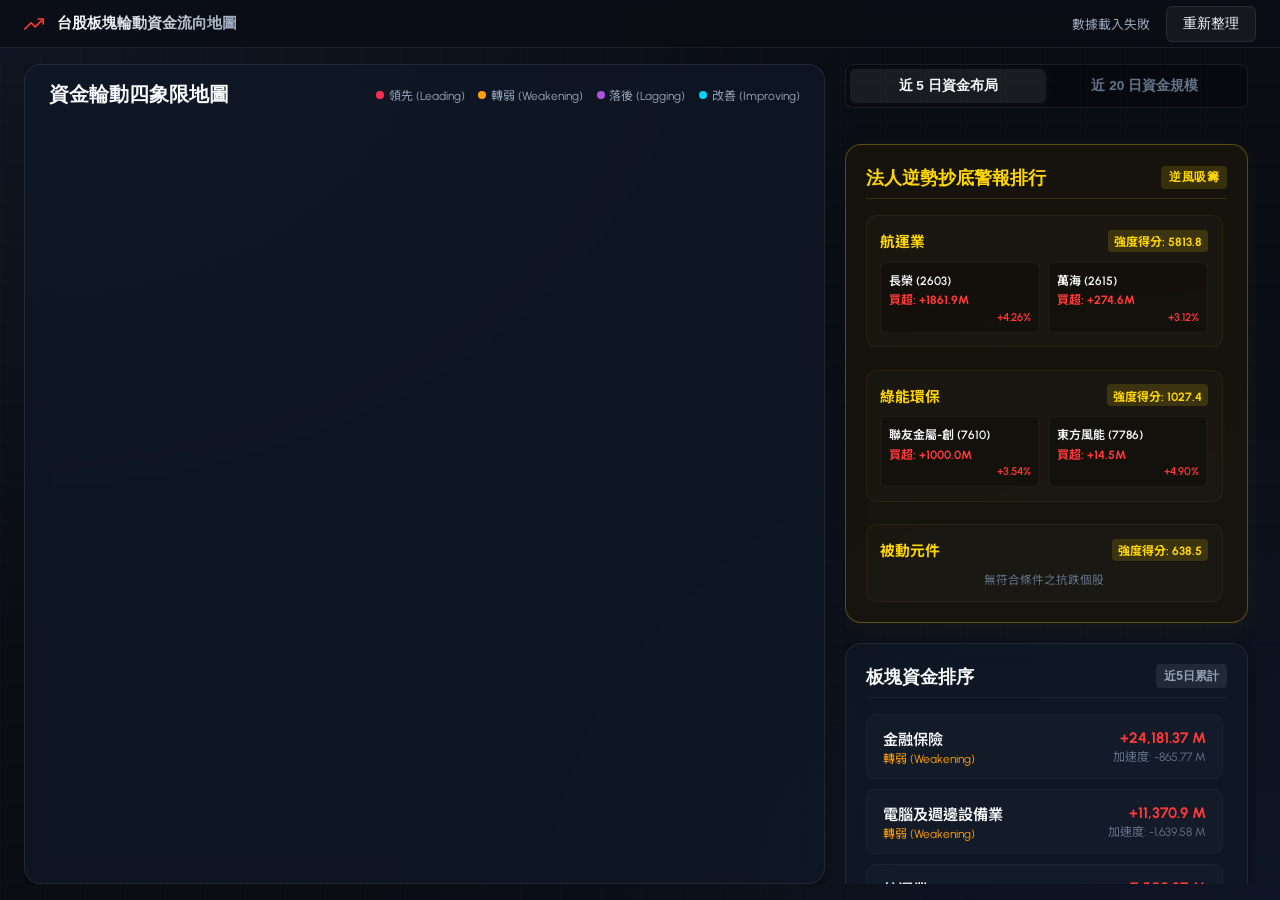
==== commit 7b8fbb12: "style: 恢復 RRG 標準四象限命名、配色、Tails 尾跡及時序動畫，封鎖物理引擎" ====
--- a/index.html
+++ b/index.html
@@ -52,19 +52,19 @@
                     <div class="legend">
                         <div class="legend-item">
                             <span class="legend-color" style="background-color: var(--color-lead);"></span>
-                            <span>主力進攻 (右上)</span>
+                            <span>領先 (Leading)</span>
                         </div>
                         <div class="legend-item">
                             <span class="legend-color" style="background-color: var(--color-rotate);"></span>
-                            <span>資金輪動 (右下)</span>
+                            <span>轉弱 (Weakening)</span>
                         </div>
                         <div class="legend-item">
                             <span class="legend-color" style="background-color: var(--color-outflow);"></span>
-                            <span>資金退潮 (左下)</span>
+                            <span>落後 (Lagging)</span>
                         </div>
                         <div class="legend-item">
                             <span class="legend-color" style="background-color: var(--color-watch);"></span>
-                            <span>觀望防守 (左上)</span>
+                            <span>改善 (Improving)</span>
                         </div>
                     </div>
                 </div>
@@ -202,14 +202,96 @@
         // Determine Quadrant by X (flow) and Y (acceleration_m)
         function getQuadrantInfo(x, y) {
             if (x >= 0 && y >= 0) {
-                return { name: "主力進攻", color: "var(--color-lead)", bgClass: "lead" };
+                return { name: "領先 (Leading)", color: "var(--color-lead)", bgClass: "lead" };
             } else if (x >= 0 && y < 0) {
-                return { name: "資金輪動", color: "var(--color-rotate)", bgClass: "rotate" };
+                return { name: "轉弱 (Weakening)", color: "var(--color-rotate)", bgClass: "rotate" };
             } else if (x < 0 && y < 0) {
-                return { name: "資金退潮", color: "var(--color-outflow)", bgClass: "outflow" };
+                return { name: "落後 (Lagging)", color: "var(--color-outflow)", bgClass: "outflow" };
             } else {
-                return { name: "觀望防守", color: "var(--color-watch)", bgClass: "watch" };
-            }
+                return { name: "改善 (Improving)", color: "var(--color-watch)", bgClass: "watch" };
+            }
+        }
+
+        let timeLapseTimer = null;
+        let currentDayIndex = 0;
+
+        // RRG Time-Lapse Loop — pure coordinate animation, zero physics
+        function startTimeLapse(data) {
+            // Kill any previous animation loop
+            if (timeLapseTimer) {
+                clearTimeout(timeLapseTimer);
+                timeLapseTimer = null;
+            }
+
+            const tf = currentTimeFrame;
+            const flowKey = tf === "5d" ? "flow_5d_m" : "flow_20d_m";
+
+            // Pre-build a lookup map: sector_name → array of {px, py} screen coords
+            // Index 0 = oldest (Day -5), last index = today
+            const coordMap = {};
+            data.forEach(d => {
+                const history = d.history && d.history[tf] ? d.history[tf] : [];
+                const pts = history.map(pt => ({
+                    px: xScale(pt.x),
+                    py: yScale(pt.y)
+                }));
+                // Append today's real coordinate as the final point
+                pts.push({
+                    px: xScale(d[flowKey]),
+                    py: yScale(d.acceleration_m)
+                });
+                coordMap[d.sector_name] = pts;
+            });
+
+            // Determine the maximum number of steps (should be 6: indices 0..5)
+            const maxSteps = Math.max(...Object.values(coordMap).map(arr => arr.length));
+
+            currentDayIndex = 0;
+
+            function moveBubblesTo(dayIdx, duration, easing) {
+                d3.selectAll(".bubble-g")
+                    .transition("timelapse")
+                    .duration(duration)
+                    .ease(easing)
+                    .attr("transform", function(d) {
+                        const pts = coordMap[d.sector_name];
+                        if (pts && dayIdx < pts.length) {
+                            const coord = pts[dayIdx];
+                            d.current_anim_x = coord.px;
+                            d.current_anim_y = coord.py;
+                            return `translate(${coord.px}, ${coord.py})`;
+                        }
+                        // Fallback: stay where we are
+                        return d3.select(this).attr("transform");
+                    });
+            }
+
+            function playStep() {
+                const dayIdx = currentDayIndex;
+
+                // Move all bubbles to this day's coordinates
+                moveBubblesTo(dayIdx, 800, d3.easeLinear);
+
+                if (currentDayIndex < maxSteps - 1) {
+                    // Not yet at today — advance to next day
+                    currentDayIndex++;
+                    timeLapseTimer = setTimeout(playStep, 1000);
+                } else {
+                    // Reached today — pause 3 seconds, then reset & loop
+                    timeLapseTimer = setTimeout(() => {
+                        // Instant snap back to Day -5 (index 0)
+                        currentDayIndex = 0;
+                        moveBubblesTo(0, 300, d3.easeCubicOut);
+
+                        // Wait for snap-back to finish, then restart
+                        timeLapseTimer = setTimeout(playStep, 500);
+                    }, 3000);
+                }
+            }
+
+            // Kick off: place bubbles at Day -5 instantly, then start stepping
+            moveBubblesTo(0, 0, d3.easeLinear);
+            timeLapseTimer = setTimeout(playStep, 400);
         }
 
         async function loadData() {
@@ -239,6 +321,7 @@
                 
                 // Initial Chart rendering
                 renderQuadrantChart(cachedData);
+                startTimeLapse(cachedData);
 
                 // Default show the first sector detail
                 if (cachedData.length > 0) {
@@ -792,34 +875,82 @@
                 .attr("stroke-dasharray", "3,3")
                 .style("opacity", 0);
 
-            // 3. Setup force physics collision prevention
-            const nodes = data.map(d => ({
-                ...d,
-                origX: xScale(d[flowKey]),
-                origY: yScale(d.acceleration_m),
-                x: xScale(d[flowKey]),
-                y: yScale(d.acceleration_m)
-            }));
-
-            const simulation = d3.forceSimulation(nodes)
-                .force("x", d3.forceX(d => d.origX).strength(0.55))
-                .force("y", d3.forceY(d => d.origY).strength(0.55))
-                .force("collide", d3.forceCollide(d => sizeScale(d.size_20d_m) + 2.5))
-                .stop();
-
-            for (let i = 0; i < 120; ++i) {
-                simulation.tick();
-                constrainQuadrant(nodes, flowKey);
-            }
-
-            // 4. Render Bubbles Group
+            // 2.5 Grid concentric circles (RRG style)
+            const center_x = xScale(0);
+            const center_y = yScale(0);
+            const radii = [50, 100, 150, 200, 250];
+
+            svg.selectAll(".grid-circle")
+                .data(radii)
+                .enter()
+                .append("circle")
+                .attr("class", "grid-circle")
+                .attr("cx", center_x)
+                .attr("cy", center_y)
+                .attr("r", d => d)
+                .style("fill", "none")
+                .style("stroke", "rgba(255, 255, 255, 0.04)")
+                .style("stroke-width", 1)
+                .style("stroke-dasharray", "3,3");
+
+            svg.append("text")
+                .attr("class", "axis-center-label")
+                .attr("x", center_x + 8)
+                .attr("y", center_y + 14)
+                .style("fill", "var(--text-muted)")
+                .style("font-size", "10px")
+                .style("font-weight", "600")
+                .text("(100, 100)");
+
+            // Helper to get coordinates at dayIndex (0 to 5) for sector d
+            function getSectorPointAt(d, dayIndex) {
+                const tf = currentTimeFrame;
+                const history = d.history && d.history[tf] ? d.history[tf] : [];
+                if (dayIndex < history.length) {
+                    return { x: history[dayIndex].x, y: history[dayIndex].y };
+                }
+                return { x: d[flowKey], y: d.acceleration_m };
+            }
+
+            // 3. Render Tails Group (static background track trails under the bubbles)
+            const tailsGroup = svg.append("g").attr("class", "tails");
+            
+            const tailPaths = tailsGroup.selectAll(".tail-path")
+                .data(data, d => d.sector_name)
+                .enter()
+                .append("path")
+                .attr("class", "tail-path")
+                .attr("id", d => `tail-path-${d.sector_name.replace('/', '-')}`)
+                .attr("d", d => {
+                    const tf = currentTimeFrame;
+                    const history = d.history && d.history[tf] ? d.history[tf] : [];
+                    const points = history.map(pt => [xScale(pt.x), yScale(pt.y)]);
+                    points.push([xScale(d[flowKey]), yScale(d.acceleration_m)]); // 今日 (Day 0)
+                    return d3.line()(points);
+                })
+                .style("stroke", d => {
+                    const customSectors = ["台積先進封裝設備", "轉單受惠與國防儲能", "高值化半導體材料"];
+                    return customSectors.includes(d.sector_name) ? "#ff007f" : getQuadrantInfo(d[flowKey], d.acceleration_m).color;
+                })
+                .style("fill", "none")
+                .style("--sector-color", d => {
+                    const customSectors = ["台積先進封裝設備", "轉單受惠與國防儲能", "高值化半導體材料"];
+                    return customSectors.includes(d.sector_name) ? "#ff007f" : getQuadrantInfo(d[flowKey], d.acceleration_m).color;
+                });
+
+            // 4. Render Bubbles Group (initially placed at Day -5)
             const bubbleGroup = svg.selectAll(".bubble-g")
-                .data(nodes, d => d.sector_name)
+                .data(data, d => d.sector_name)
                 .enter()
                 .append("g")
                 .attr("class", "bubble-g")
-                .attr("id", d => `bubble-g-${d.sector_name.replace('/', '-')}`) // Escape special character
-                .attr("transform", d => `translate(${d.x}, ${d.y})`);
+                .attr("id", d => `bubble-g-${d.sector_name.replace('/', '-')}`)
+                .attr("transform", d => {
+                    const pt = getSectorPointAt(d, 0); // Day -5
+                    d.current_anim_x = xScale(pt.x);
+                    d.current_anim_y = yScale(pt.y);
+                    return `translate(${xScale(pt.x)}, ${yScale(pt.y)})`;
+                });
 
             const tooltip = d3.select("#map-tooltip");
             const containerBox = document.getElementById("chart-wrapper");
@@ -832,80 +963,15 @@
                 .style("fill-opacity", d => customSectors.includes(d.sector_name) ? 0.85 : 0.6)
                 .style("stroke", d => customSectors.includes(d.sector_name) ? "#ff007f" : getQuadrantInfo(d[flowKey], d.acceleration_m).color)
                 .on("mouseover", function(event, d) {
-                    hoverLinkageActive(d.sector_name);
-
-                    // Show project lines
-                    d3.select("#proj-x")
-                        .attr("x1", d.x)
-                        .attr("y1", d.y)
-                        .attr("x2", xScale(0))
-                        .attr("y2", d.y)
-                        .transition().duration(150)
-                        .style("opacity", 1);
-
-                    d3.select("#proj-y")
-                        .attr("x1", d.x)
-                        .attr("y1", d.y)
-                        .attr("x2", d.x)
-                        .attr("y2", yScale(0))
-                        .transition().duration(150)
-                        .style("opacity", 1);
-
-                    // Render dynamic tooltip
-                    const currFlowVal = d[currentTimeFrame === "5d" ? "flow_5d_m" : "flow_20d_m"];
-                    const qInfo = getQuadrantInfo(currFlowVal, d.acceleration_m);
-                    
-                    const stockItems = d.individual_stocks.slice(0, 3).map(st => {
-                        const flowSign = st.flow_5d_m >= 0 ? "+" : "";
-                        const flowClass = st.flow_5d_m >= 0 ? "val-positive" : "val-negative";
-                        return `
-                            <div class="tooltip-stock-item">
-                                <span>${st.stock_name}</span>
-                                <span class="${flowClass}">${flowSign}${st.flow_5d_m} M</span>
-                            </div>
-                        `;
-                    }).join("");
-
-                    tooltip.html(`
-                        <div class="tooltip-header">
-                            <span>${d.sector_name}</span>
-                            <span class="quadrant-badge" style="background: ${customSectors.includes(d.sector_name) ? '#ff007f' : qInfo.color}; color:${customSectors.includes(d.sector_name) ? '#fff' : '#000'};">${customSectors.includes(d.sector_name) ? '特調' : qInfo.name}</span>
-                        </div>
-                        <div class="tooltip-row">
-                            <span class="label">${currentTimeFrame === "5d" ? "5日" : "20日"}流向:</span>
-                            <span class="val ${currFlowVal >= 0 ? 'val-positive' : 'val-negative'}">${currFlowVal >= 0 ? '+' : ''}${currFlowVal} M</span>
-                        </div>
-                        <div class="tooltip-row">
-                            <span class="label">資金加速度:</span>
-                            <span class="val ${d.acceleration_m >= 0 ? 'val-positive' : 'val-negative'}">${d.acceleration_m >= 0 ? '+' : ''}${d.acceleration_m} M</span>
-                        </div>
-                        <div class="tooltip-row">
-                            <span class="label">20日資金規模:</span>
-                            <span class="val">${d.size_20d_m} M</span>
-                        </div>
-                        <div class="tooltip-stocks">
-                            <div class="label" style="font-size: 0.7rem; margin-bottom: 0.25rem;">核心個股買賣超預覽:</div>
-                            ${stockItems}
-                        </div>
-                    `)
-                    .style("left", (event.pageX - containerBox.getBoundingClientRect().left - 10) + "px")
-                    .style("top", (event.pageY - containerBox.getBoundingClientRect().top - 180) + "px")
-                    .transition().duration(150)
-                    .style("opacity", 1);
-                })
-                .on("mousemove", function(event) {
-                    tooltip
-                        .style("left", (event.pageX - containerBox.getBoundingClientRect().left - 10) + "px")
-                        .style("top", (event.pageY - containerBox.getBoundingClientRect().top - 180) + "px");
+                    d3.select(this.parentNode).raise();
+                    hoverLinkageActive(d.sector_name, event);
+                    showSectorDetail(d.sector_name);
                 })
                 .on("mouseout", function(event, d) {
                     hoverLinkageReset();
-                    
-                    d3.select("#proj-x").transition().duration(150).style("opacity", 0);
-                    d3.select("#proj-y").transition().duration(150).style("opacity", 0);
-                    tooltip.transition().duration(150).style("opacity", 0);
                 })
-                .on("click", (event, d) => {
+                .on("click", function(event, d) {
+                    d3.select(this.parentNode).raise();
                     showSectorDetail(d.sector_name);
                 });
 
@@ -928,38 +994,30 @@
             xScale.domain([-xLimit, xLimit]);
             yScale.domain([-yLimit, yLimit]);
 
-            // Re-calculate collisions
-            const nodes = data.map(d => ({
-                ...d,
-                origX: xScale(d[flowKey]),
-                origY: yScale(d.acceleration_m),
-                x: xScale(d[flowKey]),
-                y: yScale(d.acceleration_m)
-            }));
-
-            const simulation = d3.forceSimulation(nodes)
-                .force("x", d3.forceX(d => d.origX).strength(0.55))
-                .force("y", d3.forceY(d => d.origY).strength(0.55))
-                .force("collide", d3.forceCollide(d => sizeScale(d.size_20d_m) + 2.5))
-                .stop();
-
-            for (let i = 0; i < 120; ++i) {
-                simulation.tick();
-                constrainQuadrant(nodes, flowKey);
-            }
-
-            // Transition bubble group position coordinates
-            svg.selectAll(".bubble-g")
-                .data(nodes, d => d.sector_name)
-                .transition()
-                .duration(800)
-                .ease(d3.easeCubicInOut)
-                .attr("transform", d => `translate(${d.x}, ${d.y})`);
+            // Transition tail paths to new history coordinate shapes
+            svg.selectAll(".tail-path")
+                .data(data, d => d.sector_name)
+                .transition().duration(800)
+                .attr("d", d => {
+                    const tf = currentTimeFrame;
+                    const history = d.history && d.history[tf] ? d.history[tf] : [];
+                    const points = history.map(pt => [xScale(pt.x), yScale(pt.y)]);
+                    points.push([xScale(d[flowKey]), yScale(d.acceleration_m)]);
+                    return d3.line()(points);
+                })
+                .style("stroke", d => {
+                    const customSectors = ["台積先進封裝設備", "轉單受惠與國防儲能", "高值化半導體材料"];
+                    return customSectors.includes(d.sector_name) ? "#ff007f" : getQuadrantInfo(d[flowKey], d.acceleration_m).color;
+                })
+                .style("--sector-color", d => {
+                    const customSectors = ["台積先進封裝設備", "轉單受惠與國防儲能", "高值化半導體材料"];
+                    return customSectors.includes(d.sector_name) ? "#ff007f" : getQuadrantInfo(d[flowKey], d.acceleration_m).color;
+                });
 
             // Transition color rendering of individual circles based on new quadrant
             const customSectors = ["台積先進封裝設備", "轉單受惠與國防儲能", "高值化半導體材料"];
             svg.selectAll(".bubble")
-                .data(nodes, d => d.sector_name)
+                .data(data, d => d.sector_name)
                 .transition()
                 .duration(800)
                 .style("fill", d => customSectors.includes(d.sector_name) ? "#ff007f" : getQuadrantInfo(d[flowKey], d.acceleration_m).color)
@@ -984,19 +1042,127 @@
             svg.select(".axis-y-label")
                 .transition().duration(800)
                 .attr("x", xScale(0) + 12);
-        }
-
-        // Hover Linkages: Fade out irrelevant elements
-        function hoverLinkageActive(sectorName) {
+
+            // Restart time-lapse animation loop with new scale domain mapping
+            startTimeLapse(data);
+        }
+
+        // Hover Linkages: Fade out irrelevant elements & show projection + tooltip
+        function hoverLinkageActive(sectorName, event = null) {
+            d3.select(".tails").classed("has-hover", true);
+            d3.selectAll(".tail-path").classed("hovered", d => d.sector_name === sectorName);
+
             d3.selectAll(".bubble-g")
                 .style("opacity", d => d.sector_name === sectorName ? 1 : 0.15);
             
             // Escape sector name backslash for CSS selector compatibility
             const escapedName = sectorName.replace('/', '-');
-            d3.select(`#bubble-g-${escapedName} .bubble`)
-                .style("fill-opacity", 0.95)
-                .attr("stroke", "#ffffff")
-                .style("filter", "drop-shadow(0 0 10px #ffffff)");
+            const targetBubbleG = d3.select(`#bubble-g-${escapedName}`);
+            
+            if (!targetBubbleG.empty()) {
+                targetBubbleG.raise();
+                const d = targetBubbleG.datum();
+                const flowKey = currentTimeFrame === "5d" ? "flow_5d_m" : "flow_20d_m";
+                
+                // Get current animation coordinates
+                const tf = currentTimeFrame;
+                const history = d.history && d.history[tf] ? d.history[tf] : [];
+                const curX = d.current_anim_x !== undefined ? d.current_anim_x : (history.length > 0 ? xScale(history[0].x) : xScale(d[flowKey]));
+                const curY = d.current_anim_y !== undefined ? d.current_anim_y : (history.length > 0 ? yScale(history[0].y) : yScale(d.acceleration_m));
+
+                targetBubbleG.select(".bubble")
+                    .transition().duration(150)
+                    .attr("r", sizeScale(d.size_20d_m) * 1.2)
+                    .style("fill-opacity", 0.95)
+                    .attr("stroke", "#ffffff")
+                    .style("filter", "drop-shadow(0 0 12px #ffffff)");
+
+                // Show projection lines
+                d3.select("#proj-x")
+                    .attr("x1", curX)
+                    .attr("y1", curY)
+                    .attr("x2", xScale(0))
+                    .attr("y2", curY)
+                    .transition().duration(150)
+                    .style("opacity", 1);
+
+                d3.select("#proj-y")
+                    .attr("x1", curX)
+                    .attr("y1", curY)
+                    .attr("x2", curX)
+                    .attr("y2", yScale(0))
+                    .transition().duration(150)
+                    .style("opacity", 1);
+
+                // Render dynamic tooltip
+                const tooltip = d3.select("#map-tooltip");
+                const containerBox = document.getElementById("chart-wrapper");
+                const currFlowVal = d[flowKey];
+                const qInfo = getQuadrantInfo(currFlowVal, d.acceleration_m);
+                const customSectors = ["台積先進封裝設備", "轉單受惠與國防儲能", "高值化半導體材料"];
+                
+                const stockItems = d.individual_stocks.slice(0, 3).map(st => {
+                    const flowSign = st.flow_5d_m >= 0 ? "+" : "";
+                    const flowClass = st.flow_5d_m >= 0 ? "val-positive" : "val-negative";
+                    return `
+                        <div class="tooltip-stock-item">
+                            <span>${st.stock_name}</span>
+                            <span class="${flowClass}">${flowSign}${st.flow_5d_m} M</span>
+                        </div>
+                    `;
+                }).join("");
+
+                tooltip.html(`
+                    <div class="tooltip-header">
+                        <span>${d.sector_name}</span>
+                        <span class="quadrant-badge" style="background: ${customSectors.includes(d.sector_name) ? '#ff007f' : qInfo.color}; color:${customSectors.includes(d.sector_name) ? '#fff' : '#000'};">${customSectors.includes(d.sector_name) ? '特調' : qInfo.name}</span>
+                    </div>
+                    <div class="tooltip-row">
+                        <span class="label">${currentTimeFrame === "5d" ? "5日" : "20日"}流向:</span>
+                        <span class="val ${currFlowVal >= 0 ? 'val-positive' : 'val-negative'}">${currFlowVal >= 0 ? '+' : ''}${currFlowVal} M</span>
+                    </div>
+                    <div class="tooltip-row">
+                        <span class="label">資金加速度:</span>
+                        <span class="val ${d.acceleration_m >= 0 ? 'val-positive' : 'val-negative'}">${d.acceleration_m >= 0 ? '+' : ''}${d.acceleration_m} M</span>
+                    </div>
+                    <div class="tooltip-row">
+                        <span class="label">20日資金規模:</span>
+                        <span class="val">${d.size_20d_m} M</span>
+                    </div>
+                    <div class="tooltip-stocks">
+                        <div class="label" style="font-size: 0.7rem; margin-bottom: 0.25rem;">核心個股買賣超預覽:</div>
+                        ${stockItems}
+                    </div>
+                `);
+
+                // Calculate Tooltip position based on event source
+                let tooltipX, tooltipY;
+                const isListHover = event && !(event.target instanceof SVGElement || event.currentTarget instanceof SVGElement);
+                
+                if (isListHover) {
+                    tooltipX = event.pageX + 15;
+                    tooltipY = event.pageY + 15;
+                } else {
+                    const bubbleElement = document.getElementById(`bubble-g-${escapedName}`);
+                    if (bubbleElement) {
+                        const rect = bubbleElement.getBoundingClientRect();
+                        const tooltipWidth = tooltip.node().offsetWidth || 280;
+                        const tooltipHeight = tooltip.node().offsetHeight || 180;
+                        
+                        tooltipX = rect.left + window.scrollX + rect.width / 2 - tooltipWidth / 2;
+                        tooltipY = rect.top + window.scrollY - tooltipHeight - 10;
+                    } else {
+                        tooltipX = event ? event.pageX + 15 : curX - 10;
+                        tooltipY = event ? event.pageY + 15 : curY - 180;
+                    }
+                }
+                
+                tooltip
+                    .style("left", tooltipX + "px")
+                    .style("top", tooltipY + "px")
+                    .transition().duration(150)
+                    .style("opacity", 1);
+            }
 
             // Fade out non-target list items
             const listRows = document.querySelectorAll(".sector-row");
@@ -1037,13 +1203,30 @@
         }
 
         function hoverLinkageReset() {
+            // Reset tails interactive styling
+            d3.select(".tails").classed("has-hover", false);
+            d3.selectAll(".tail-path").classed("hovered", false);
+
             d3.selectAll(".bubble-g")
                 .style("opacity", 1);
 
-            d3.selectAll(".bubble")
-                .style("fill-opacity", d => d.sector_name === selectedSectorName ? 0.95 : 0.6)
-                .attr("stroke", d => d.sector_name === selectedSectorName ? "#ffffff" : getQuadrantInfo(d[currentTimeFrame === "5d" ? "flow_5d_m" : "flow_20d_m"], d.acceleration_m).color)
-                .style("filter", d => d.sector_name === selectedSectorName ? "drop-shadow(0 0 12px #ffffff)" : "none");
+            const flowKey = currentTimeFrame === "5d" ? "flow_5d_m" : "flow_20d_m";
+            const customSectors = ["台積先進封裝設備", "轉單受惠與國防儲能", "高值化半導體材料"];
+            
+            d3.selectAll(".bubble-g").each(function(d) {
+                const bubble = d3.select(this).select(".bubble");
+                if (!bubble.empty()) {
+                    bubble.transition().duration(150)
+                        .attr("r", sizeScale(d.size_20d_m))
+                        .style("fill-opacity", d.sector_name === selectedSectorName ? 0.95 : (customSectors.includes(d.sector_name) ? 0.85 : 0.6))
+                        .attr("stroke", d.sector_name === selectedSectorName ? "#ffffff" : (customSectors.includes(d.sector_name) ? "#ff007f" : getQuadrantInfo(d[flowKey], d.acceleration_m).color))
+                        .style("filter", d.sector_name === selectedSectorName ? "drop-shadow(0 0 12px #ffffff)" : "none");
+                }
+            });
+
+            d3.select("#proj-x").transition().duration(150).style("opacity", 0);
+            d3.select("#proj-y").transition().duration(150).style("opacity", 0);
+            d3.select("#map-tooltip").transition().duration(150).style("opacity", 0);
 
             const listRows = document.querySelectorAll(".sector-row");
             listRows.forEach(row => {
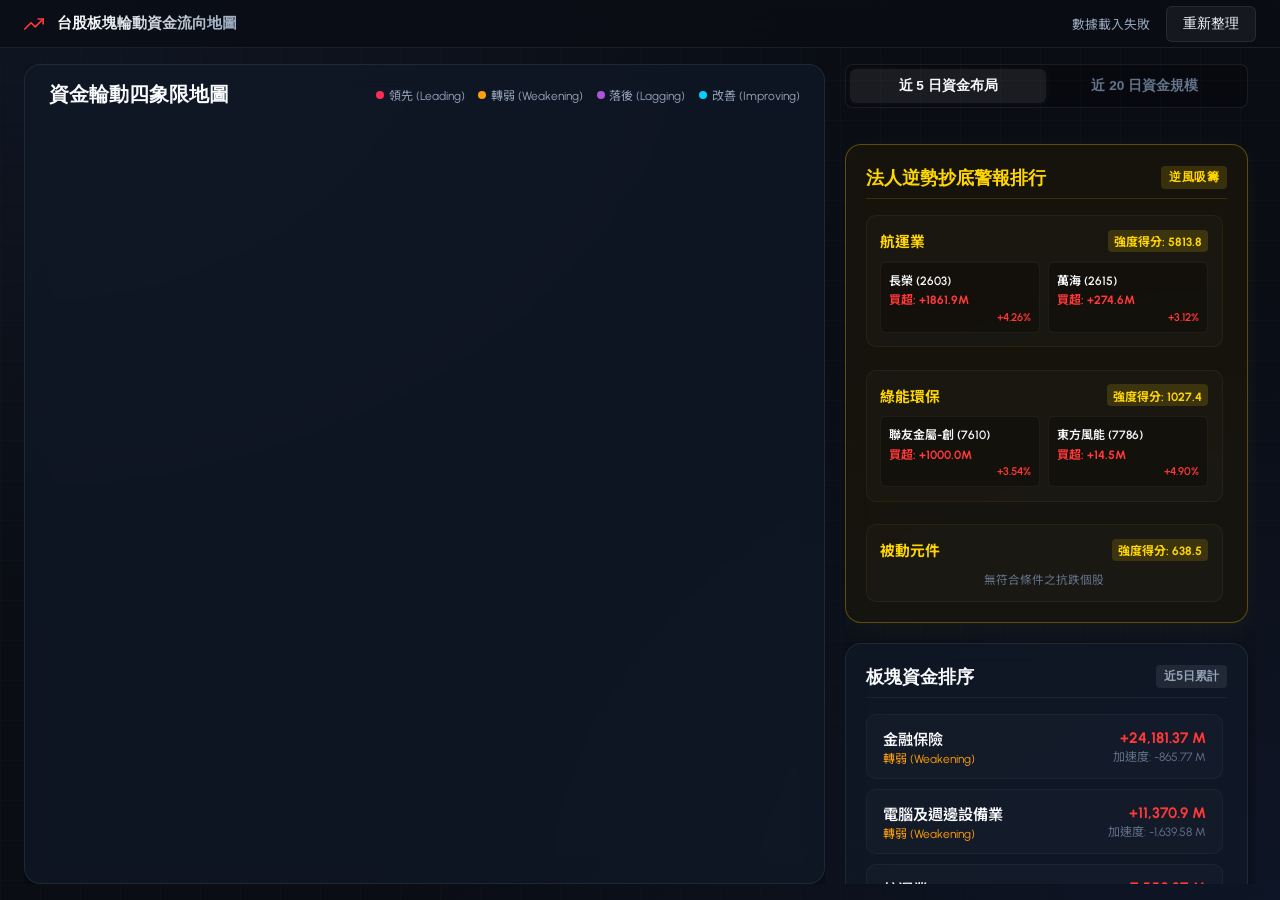
==== commit d44baef1: "style: 完成自訂板塊名稱映射，將 轉單受惠與國防儲能 全域更名為 軍工概念股 且保留特調樣式" ====
--- a/index.html
+++ b/index.html
@@ -301,6 +301,35 @@
                 const resJson = await response.json();
                 
                 cachedData = resJson.sectors;
+                cachedWhaleStocks = resJson.whale_locked_stocks;
+                
+                // 板塊名稱映射機制 (Name Mapping)
+                const nameMapping = {
+                    "轉單受惠與國防儲能": "軍工概念股"
+                };
+                const mapName = name => nameMapping[name] || name;
+
+                if (cachedData) {
+                    cachedData.forEach(sector => {
+                        sector.sector_name = mapName(sector.sector_name);
+                        if (sector.individual_stocks) {
+                            sector.individual_stocks.forEach(st => {
+                                if (st.sector) st.sector = mapName(st.sector);
+                            });
+                        }
+                        if (sector.bottom_fishing_stocks) {
+                            sector.bottom_fishing_stocks.forEach(st => {
+                                if (st.sector) st.sector = mapName(st.sector);
+                            });
+                        }
+                    });
+                }
+                if (cachedWhaleStocks) {
+                    cachedWhaleStocks.forEach(st => {
+                        if (st.sector) st.sector = mapName(st.sector);
+                    });
+                }
+
                 cachedMarketInfo = resJson.market_info;
                 
                 const now = new Date();
@@ -313,7 +342,6 @@
                 // Render components
                 updateUI();
                 renderBottomFishing(cachedData, cachedMarketInfo);
-                cachedWhaleStocks = resJson.whale_locked_stocks;
                 renderWhaleLockedStocks(cachedWhaleStocks, 15, 20);
                 
                 // Initialize SVG Container
@@ -369,7 +397,7 @@
             const displayData = sortedData.slice(0, displayCount);
 
             displayData.forEach(sector => {
-                const customSectors = ["台積先進封裝設備", "轉單受惠與國防儲能", "高值化半導體材料"];
+                const customSectors = ["台積先進封裝設備", "軍工概念股", "高值化半導體材料"];
                 const isCustom = customSectors.includes(sector.sector_name);
                 const row = document.createElement("div");
                 row.className = "sector-row";
@@ -446,7 +474,7 @@
             }
             
             bfSectors.forEach(sector => {
-                const customSectors = ["台積先進封裝設備", "轉單受惠與國防儲能", "高值化半導體材料"];
+                const customSectors = ["台積先進封裝設備", "軍工概念股", "高值化半導體材料"];
                 const isCustom = customSectors.includes(sector.sector_name);
                 const item = document.createElement("div");
                 item.className = "bf-sector-item";
@@ -586,7 +614,7 @@
                 const priceChangeSign = priceChangeVal >= 0 ? "+" : "";
                 const priceChangeClass = priceChangeVal >= 0 ? "val-positive" : "val-negative";
                 
-                const isCustom = ["台積先進封裝設備", "轉單受惠與國防儲能", "高值化半導體材料"].includes(stock.sector);
+                const isCustom = ["台積先進封裝設備", "軍工概念股", "高值化半導體材料"].includes(stock.sector);
                 const badgeStyle = isCustom ? 'style="background: #ff007f; color: #fff; font-weight: bold; box-shadow: 0 0 5px rgba(255, 0, 127, 0.5); border: none;"' : '';
 
                 item.innerHTML = `
@@ -645,7 +673,7 @@
             content.style.display = "block";
 
             // Fill text
-            const isCustom = ["台積先進封裝設備", "轉單受惠與國防儲能", "高值化半導體材料"].includes(sectorName);
+            const isCustom = ["台積先進封裝設備", "軍工概念股", "高值化半導體材料"].includes(sectorName);
             document.getElementById("detail-sector-name").innerHTML = isCustom ? `★ ${sector.sector_name} <span style="background:#ff007f; color:#fff; font-size:0.75rem; padding:2px 6px; border-radius:3px; margin-left:6px; font-weight:bold; vertical-align: middle;">特調虛擬板塊</span>` : sector.sector_name;
             
             const flowVal = currentTimeFrame === "5d" ? sector.flow_5d_m : sector.flow_20d_m;
@@ -794,10 +822,10 @@
             const quadHeight = (height - margin.top - margin.bottom) / 2;
 
             const quadrants = [
-                { id: "lead", x: xScale(0), y: yScale(yLimit), fill: "#00e676" },
-                { id: "watch", x: xScale(-xLimit), y: yScale(yLimit), fill: "#00b0ff" },
-                { id: "outflow", x: xScale(-xLimit), y: yScale(0), fill: "#ff1744" },
-                { id: "rotate", x: xScale(0), y: yScale(0), fill: "#ffd600" }
+                { id: "lead", x: xScale(0), y: yScale(yLimit), fill: "var(--color-lead)" },
+                { id: "watch", x: xScale(-xLimit), y: yScale(yLimit), fill: "var(--color-watch)" },
+                { id: "outflow", x: xScale(-xLimit), y: yScale(0), fill: "var(--color-outflow)" },
+                { id: "rotate", x: xScale(0), y: yScale(0), fill: "var(--color-rotate)" }
             ];
 
             svg.selectAll(".quadrant-bg")
@@ -813,10 +841,10 @@
 
             // Add Quadrant Text Labels
             const labelsData = [
-                { text: "主力進攻", x: width - margin.right - 15, y: margin.top + 30, anchor: "end", color: "var(--color-lead)" },
-                { text: "觀望防守", x: margin.left + 15, y: margin.top + 30, anchor: "start", color: "var(--color-watch)" },
-                { text: "資金退潮", x: margin.left + 15, y: height - margin.bottom - 20, anchor: "start", color: "var(--color-outflow)" },
-                { text: "資金輪動", x: width - margin.right - 15, y: height - margin.bottom - 20, anchor: "end", color: "var(--color-rotate)" }
+                { text: "領先 (Leading)", x: width - margin.right - 15, y: margin.top + 30, anchor: "end", color: "var(--color-lead)" },
+                { text: "改善 (Improving)", x: margin.left + 15, y: margin.top + 30, anchor: "start", color: "var(--color-watch)" },
+                { text: "落後 (Lagging)", x: margin.left + 15, y: height - margin.bottom - 20, anchor: "start", color: "var(--color-outflow)" },
+                { text: "轉弱 (Weakening)", x: width - margin.right - 15, y: height - margin.bottom - 20, anchor: "end", color: "var(--color-rotate)" }
             ];
 
             svg.selectAll(".quadrant-label")
@@ -929,12 +957,12 @@
                     return d3.line()(points);
                 })
                 .style("stroke", d => {
-                    const customSectors = ["台積先進封裝設備", "轉單受惠與國防儲能", "高值化半導體材料"];
+                    const customSectors = ["台積先進封裝設備", "軍工概念股", "高值化半導體材料"];
                     return customSectors.includes(d.sector_name) ? "#ff007f" : getQuadrantInfo(d[flowKey], d.acceleration_m).color;
                 })
                 .style("fill", "none")
                 .style("--sector-color", d => {
-                    const customSectors = ["台積先進封裝設備", "轉單受惠與國防儲能", "高值化半導體材料"];
+                    const customSectors = ["台積先進封裝設備", "軍工概念股", "高值化半導體材料"];
                     return customSectors.includes(d.sector_name) ? "#ff007f" : getQuadrantInfo(d[flowKey], d.acceleration_m).color;
                 });
 
@@ -955,7 +983,7 @@
             const tooltip = d3.select("#map-tooltip");
             const containerBox = document.getElementById("chart-wrapper");
 
-            const customSectors = ["台積先進封裝設備", "轉單受惠與國防儲能", "高值化半導體材料"];
+            const customSectors = ["台積先進封裝設備", "軍工概念股", "高值化半導體材料"];
             bubbleGroup.append("circle")
                 .attr("class", d => customSectors.includes(d.sector_name) ? "bubble custom-sector" : "bubble")
                 .attr("r", d => sizeScale(d.size_20d_m))
@@ -1006,16 +1034,16 @@
                     return d3.line()(points);
                 })
                 .style("stroke", d => {
-                    const customSectors = ["台積先進封裝設備", "轉單受惠與國防儲能", "高值化半導體材料"];
+                    const customSectors = ["台積先進封裝設備", "軍工概念股", "高值化半導體材料"];
                     return customSectors.includes(d.sector_name) ? "#ff007f" : getQuadrantInfo(d[flowKey], d.acceleration_m).color;
                 })
                 .style("--sector-color", d => {
-                    const customSectors = ["台積先進封裝設備", "轉單受惠與國防儲能", "高值化半導體材料"];
+                    const customSectors = ["台積先進封裝設備", "軍工概念股", "高值化半導體材料"];
                     return customSectors.includes(d.sector_name) ? "#ff007f" : getQuadrantInfo(d[flowKey], d.acceleration_m).color;
                 });
 
             // Transition color rendering of individual circles based on new quadrant
-            const customSectors = ["台積先進封裝設備", "轉單受惠與國防儲能", "高值化半導體材料"];
+            const customSectors = ["台積先進封裝設備", "軍工概念股", "高值化半導體材料"];
             svg.selectAll(".bubble")
                 .data(data, d => d.sector_name)
                 .transition()
@@ -1099,7 +1127,7 @@
                 const containerBox = document.getElementById("chart-wrapper");
                 const currFlowVal = d[flowKey];
                 const qInfo = getQuadrantInfo(currFlowVal, d.acceleration_m);
-                const customSectors = ["台積先進封裝設備", "轉單受惠與國防儲能", "高值化半導體材料"];
+                const customSectors = ["台積先進封裝設備", "軍工概念股", "高值化半導體材料"];
                 
                 const stockItems = d.individual_stocks.slice(0, 3).map(st => {
                     const flowSign = st.flow_5d_m >= 0 ? "+" : "";
@@ -1211,7 +1239,7 @@
                 .style("opacity", 1);
 
             const flowKey = currentTimeFrame === "5d" ? "flow_5d_m" : "flow_20d_m";
-            const customSectors = ["台積先進封裝設備", "轉單受惠與國防儲能", "高值化半導體材料"];
+            const customSectors = ["台積先進封裝設備", "軍工概念股", "高值化半導體材料"];
             
             d3.selectAll(".bubble-g").each(function(d) {
                 const bubble = d3.select(this).select(".bubble");
--- a/style.css
+++ b/style.css
@@ -537,29 +537,43 @@
 
 /* Responsive adjust — 斷點下修至 992px，避免筆電 125% 縮放誤觸發 */
 @media (max-width: 992px) {
-    body {
-        overflow-y: auto !important;
-        height: auto;
+    html, body {
+        height: auto !important;
+        overflow-y: auto !important; /* 還給手機原生的滾動能力 */
+        overflow-x: hidden;
     }
     main {
+        height: auto !important;
+        display: flex;
         flex-direction: column !important;
-        flex-wrap: wrap !important;
-        overflow: visible;
+        flex-wrap: nowrap !important;
+        overflow: visible !important;
         flex: none;
-        height: auto;
     }
     .left-column {
         flex: none !important;
         max-width: 100% !important;
-        height: 50vh;
-        min-height: 320px;
-        overflow: hidden;
+        width: 100% !important;
+        height: 50vh !important;
+        min-height: 400px !important;
+        overflow: hidden !important;
     }
     .sidebar,
     .right-column {
         flex: none !important;
-        height: auto;
-        overflow-y: visible;
+        width: 100% !important;
+        height: auto !important;
+        overflow: visible !important;
+        overflow-y: visible !important;
+    }
+    /* 解鎖卡片列表在手機上的 max-height 限制，改用手機全網頁原生滾動 */
+    .sector-ranking-card .sector-list,
+    .bottom-fishing-card .sector-list,
+    .whale-stocks-list,
+    .stock-table-wrapper {
+        max-height: none !important;
+        overflow: visible !important;
+        overflow-y: visible !important;
     }
 }
 
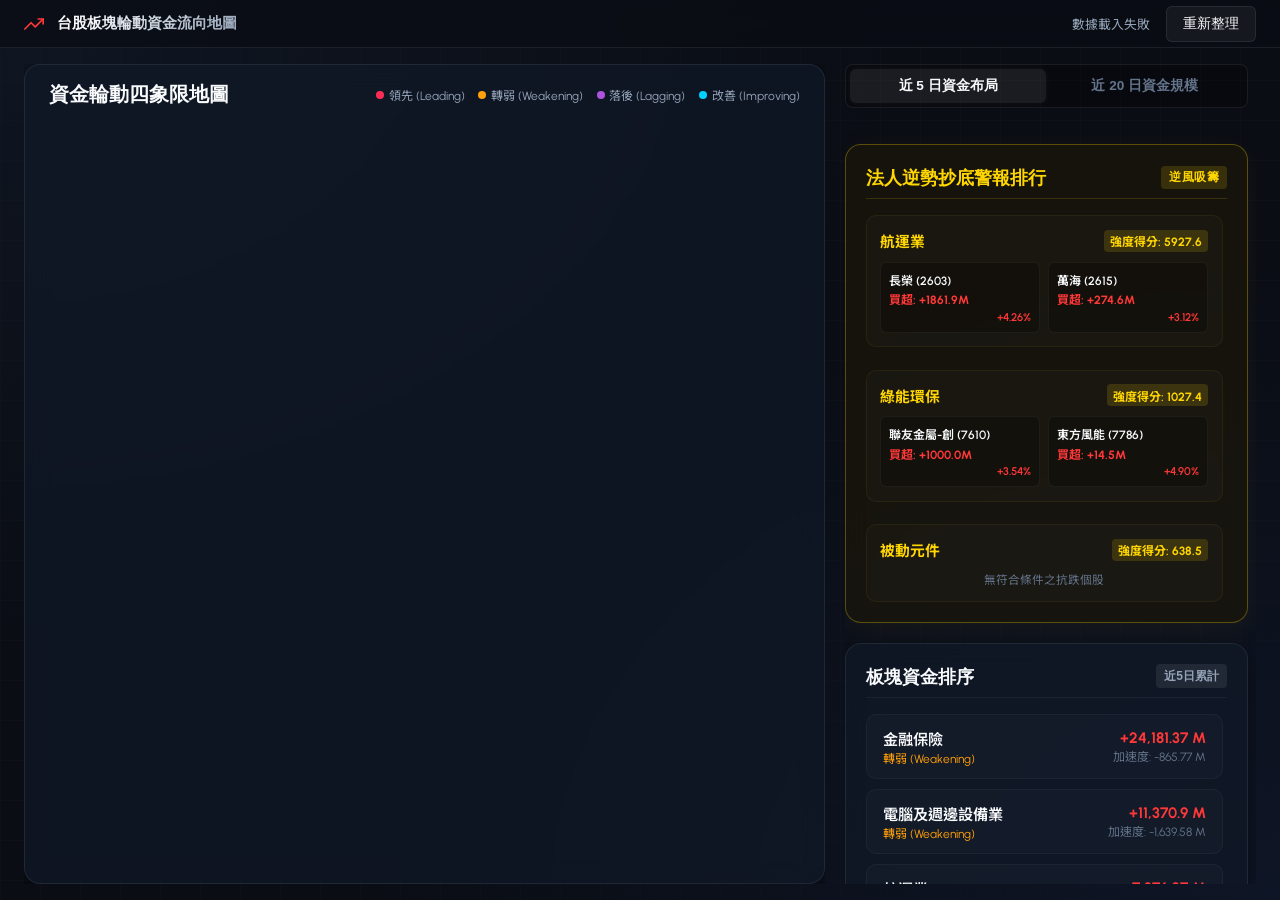
==== commit 3a5b5a09: "build: 實作後端個股強制歸類 (Ticker Override) 機制，重算分組數據並清除前端 mapping 邏輯" ====
--- a/index.html
+++ b/index.html
@@ -302,34 +302,6 @@
                 
                 cachedData = resJson.sectors;
                 cachedWhaleStocks = resJson.whale_locked_stocks;
-                
-                // 板塊名稱映射機制 (Name Mapping)
-                const nameMapping = {
-                    "轉單受惠與國防儲能": "軍工概念股"
-                };
-                const mapName = name => nameMapping[name] || name;
-
-                if (cachedData) {
-                    cachedData.forEach(sector => {
-                        sector.sector_name = mapName(sector.sector_name);
-                        if (sector.individual_stocks) {
-                            sector.individual_stocks.forEach(st => {
-                                if (st.sector) st.sector = mapName(st.sector);
-                            });
-                        }
-                        if (sector.bottom_fishing_stocks) {
-                            sector.bottom_fishing_stocks.forEach(st => {
-                                if (st.sector) st.sector = mapName(st.sector);
-                            });
-                        }
-                    });
-                }
-                if (cachedWhaleStocks) {
-                    cachedWhaleStocks.forEach(st => {
-                        if (st.sector) st.sector = mapName(st.sector);
-                    });
-                }
-
                 cachedMarketInfo = resJson.market_info;
                 
                 const now = new Date();
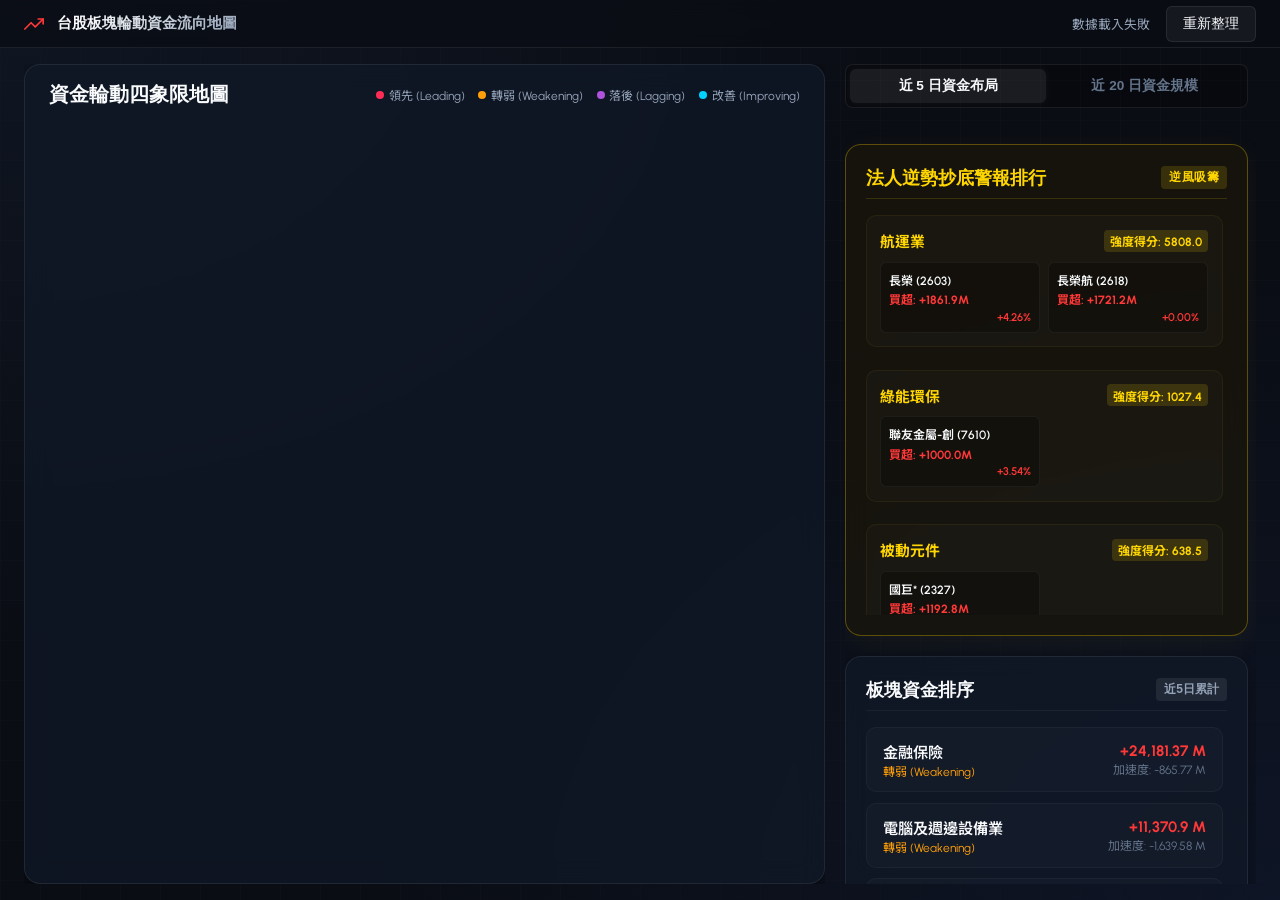
==== commit e9daa04c: "fix: 實作大戶鎖碼雷達極速突變偵測（1週爆發流）篩選，與散戶、法人指標整合" ====
--- a/index.html
+++ b/index.html
@@ -120,6 +120,7 @@
                 </div>
                 <!-- 監測時間區間 Tab 組 -->
                 <div class="whale-time-tabs" style="display: flex; gap: 0.35rem; margin-bottom: 0.65rem; background: rgba(0, 0, 0, 0.2); padding: 0.2rem; border-radius: 6px; border: 1px solid rgba(255,255,255,0.04);">
+                    <button class="whale-time-btn" onclick="changeWhaleTime('1w', this)">1週爆發</button>
                     <button class="whale-time-btn" onclick="changeWhaleTime('1m', this)">1個月</button>
                     <button class="whale-time-btn active" onclick="changeWhaleTime('2m', this)">2個月</button>
                     <button class="whale-time-btn" onclick="changeWhaleTime('3m', this)">3個月</button>
@@ -494,6 +495,16 @@
             btn.classList.add("active");
             
             currentTimeWhale = timeframe;
+            
+            // 如果是 1週爆發流，隱藏傳統門檻按鈕
+            const filterTabs = document.querySelector(".whale-filter-tabs");
+            if (filterTabs) {
+                if (timeframe === "1w") {
+                    filterTabs.style.display = "none";
+                } else {
+                    filterTabs.style.display = "flex";
+                }
+            }
             
             renderWhaleLockedStocks(cachedWhaleStocks, currentMinThreshold, currentMaxThreshold);
         }
@@ -554,18 +565,40 @@
                 return;
             }
             
-            const diffKey = "diff_" + currentTimeWhale;
-            // 根據傳入的門檻與選中的時間區間過濾個股
-            const filtered = whaleStocks.filter(st => st[diffKey] >= min && st[diffKey] <= max);
-            
-            const labelText = "近" + (currentTimeWhale === "1m" ? "1個月" : currentTimeWhale === "2m" ? "2個月" : currentTimeWhale === "3m" ? "3個月" : "4個月") + "增減";
+            let filtered = [];
+            let labelText = "";
+            let priceChangeLabel = "";
+            
+            if (currentTimeWhale === "1w") {
+                // 1w 極速突變篩選：大戶單週增加 >= 2.0% 且 散戶單週減少 <= -2.0% 且 三大法人買超 >= 10.0 M
+                filtered = whaleStocks.filter(st => 
+                    st.diff_1w >= 2.0 && 
+                    st.diff_1w_retail <= -2.0 && 
+                    st.inst_flow_5d >= 10.0
+                );
+                labelText = "單週大戶/散戶";
+                priceChangeLabel = "近1週漲跌";
+            } else {
+                const diffKey = "diff_" + currentTimeWhale;
+                filtered = whaleStocks.filter(st => st[diffKey] >= min && st[diffKey] <= max);
+                labelText = "近" + (currentTimeWhale === "1m" ? "1個月" : currentTimeWhale === "2m" ? "2個月" : currentTimeWhale === "3m" ? "3個月" : "4個月") + "增減";
+                priceChangeLabel = "近" + (currentTimeWhale === "1m" ? "1個月" : currentTimeWhale === "2m" ? "2個月" : currentTimeWhale === "3m" ? "3個月" : "4個月") + "漲跌";
+            }
             
             if (filtered.length === 0) {
-                listContainer.innerHTML = `
-                    <div class="empty-state" style="padding: 1.5rem 0.5rem; font-size:0.8rem; line-height: 1.5; color: var(--text-muted);">
-                        ⚠️ 此區間目前無符合個股。<br>
-                        <span style="font-size:0.75rem; color:#ffd600; font-weight:500;">今日大盤無此強度的鎖碼股，建議切換至「10%~15%」或「5%~10%」區間檢測。</span>
-                    </div>`;
+                if (currentTimeWhale === "1w") {
+                    listContainer.innerHTML = `
+                        <div class="empty-state" style="padding: 1.5rem 0.5rem; font-size:0.8rem; line-height: 1.5; color: var(--text-muted);">
+                            ⚠️ 目前無符合「極速突變（1週爆發流）」之個股。<br>
+                            <span style="font-size:0.75rem; color:#ffd600; font-weight:500;">（篩選標準：單週大戶增加>+2.0%，單週散戶減少<-2.0%，法人累計買超>=10M）</span>
+                        </div>`;
+                } else {
+                    listContainer.innerHTML = `
+                        <div class="empty-state" style="padding: 1.5rem 0.5rem; font-size:0.8rem; line-height: 1.5; color: var(--text-muted);">
+                            ⚠️ 此區間目前無符合個股。<br>
+                            <span style="font-size:0.75rem; color:#ffd600; font-weight:500;">今日大盤無此強度的鎖碼股，建議切換至「10%~15%」或「5%~10%」區間檢測。</span>
+                        </div>`;
+                }
                 return;
             }
             
@@ -582,12 +615,19 @@
                 // 動態時間區間累計漲跌幅
                 const priceChangeKey = currentTimeWhale + "_price_change";
                 const priceChangeVal = stock[priceChangeKey] !== undefined ? stock[priceChangeKey] : 0.0;
-                const priceChangeLabel = "近" + (currentTimeWhale === "1m" ? "1個月" : currentTimeWhale === "2m" ? "2個月" : currentTimeWhale === "3m" ? "3個月" : "4個月") + "漲跌";
                 const priceChangeSign = priceChangeVal >= 0 ? "+" : "";
                 const priceChangeClass = priceChangeVal >= 0 ? "val-positive" : "val-negative";
                 
                 const isCustom = ["台積先進封裝設備", "軍工概念股", "高值化半導體材料"].includes(stock.sector);
                 const badgeStyle = isCustom ? 'style="background: #ff007f; color: #fff; font-weight: bold; box-shadow: 0 0 5px rgba(255, 0, 127, 0.5); border: none;"' : '';
+
+                let diffTextHtml = "";
+                if (currentTimeWhale === "1w") {
+                    diffTextHtml = `大戶:+${stock.diff_1w.toFixed(2)}% | 散戶:${stock.diff_1w_retail.toFixed(2)}%`;
+                } else {
+                    const diffKey = "diff_" + currentTimeWhale;
+                    diffTextHtml = `+${stock[diffKey].toFixed(2)}%`;
+                }
 
                 item.innerHTML = `
                     <div class="whale-stock-header">
@@ -599,12 +639,12 @@
                     </div>
                     <div class="whale-stock-body">
                         <div class="detail-val">
-                            <span class="label">大戶持股</span>
-                            <span class="val" style="color: var(--text-primary); font-weight: 500;">${stock.current_ratio.toFixed(2)}%</span>
+                            <span class="label">法人5日買超</span>
+                            <span class="val" style="color: #ffd600; font-weight: 700;">+${stock.inst_flow_5d.toFixed(1)}M</span>
                         </div>
                         <div class="detail-val">
                             <span class="label">${labelText}</span>
-                            <span class="val val-positive" style="font-weight: 700;">+${stock[diffKey].toFixed(2)}%</span>
+                            <span class="val val-positive" style="font-weight: 700;">${diffTextHtml}</span>
                         </div>
                         <div class="detail-val">
                             <span class="label">${priceChangeLabel}</span>
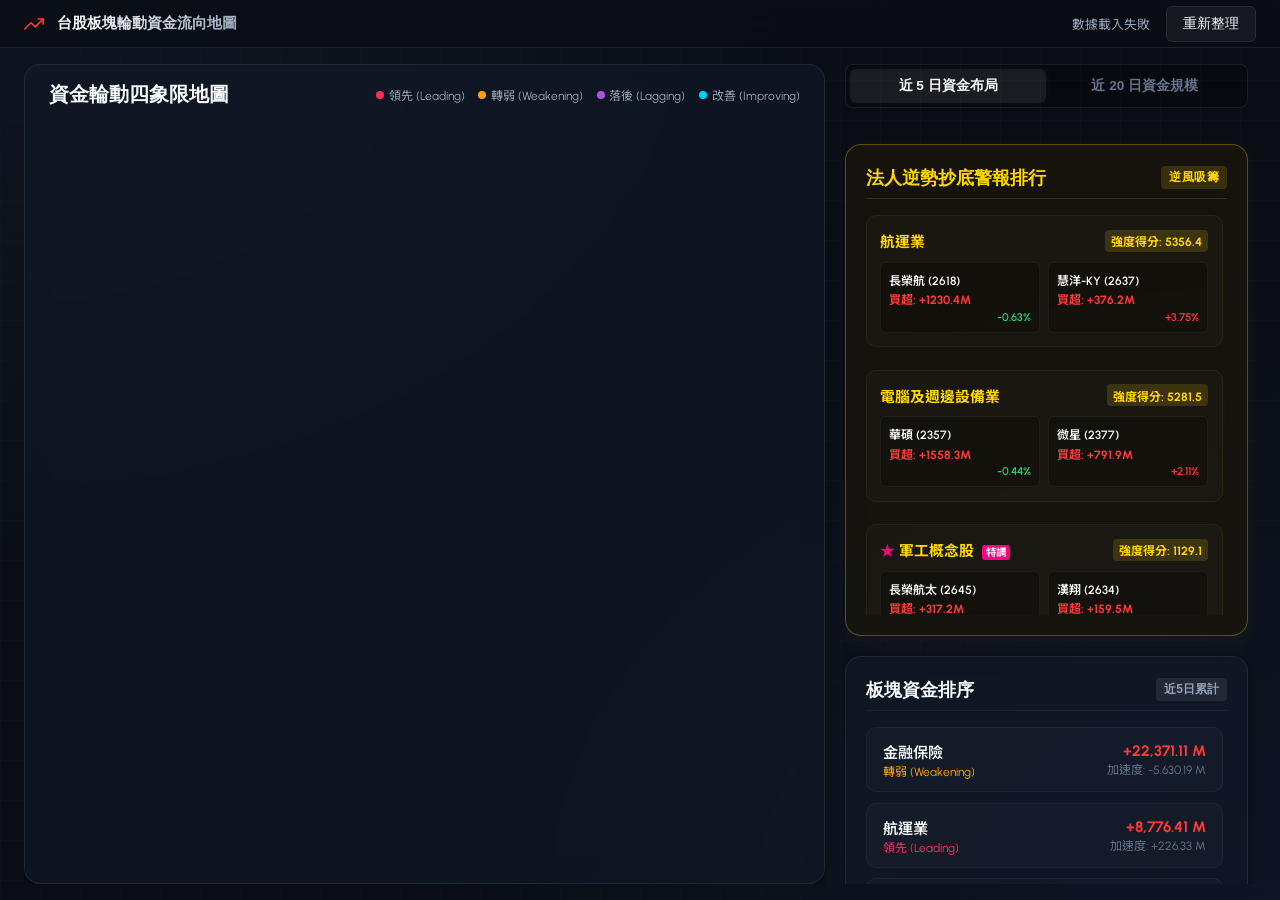
==== commit 05063120: "fix: 實作平盤灰字邏輯並修正個股日漲跌幅紅綠判斷，更新 7/9 數據檔案" ====
--- a/index.html
+++ b/index.html
@@ -4,7 +4,7 @@
     <meta charset="UTF-8">
     <meta name="viewport" content="width=device-width, initial-scale=1.0">
     <title>台股板塊輪動地圖 - 資金流向與加速度監控系統</title>
-    <link rel="stylesheet" href="style.css">
+    <link rel="stylesheet" href="style.css?v=1.1">
     <!-- Load D3.js for visual rendering -->
     <script src="https://d3js.org/d3.v7.min.js"></script>
     <style>
@@ -391,8 +391,8 @@
                 row.onmouseout = () => hoverLinkageReset();
 
                 const flowVal = sector[flowKey];
-                const flowSign = flowVal >= 0 ? "+" : "";
-                const flowClass = flowVal >= 0 ? "val-positive" : "val-negative";
+                const flowSign = flowVal > 0 ? "+" : "";
+                const flowClass = flowVal > 0 ? "val-positive" : (flowVal < 0 ? "val-negative" : "val-flat");
                 const qInfo = getQuadrantInfo(flowVal, sector.acceleration_m);
                 
                 const nameHtml = isCustom ? `<span style="color:#ff007f; font-weight:700;">★</span> ${sector.sector_name} <span class="custom-badge" style="background:#ff007f; color:#fff; font-size:0.65rem; padding:1px 4px; border-radius:3px; margin-left:4px; font-weight:bold;">特調</span>` : sector.sector_name;
@@ -458,10 +458,15 @@
                 item.onmouseout = () => hoverLinkageReset();
                 
                 let stocksHtml = "";
-                if (sector.bottom_fishing_stocks && sector.bottom_fishing_stocks.length > 0) {
-                    sector.bottom_fishing_stocks.forEach(st => {
-                        const retSign = st.today_return_pct >= 0 ? "+" : "";
-                        const retClass = st.today_return_pct >= 0 ? "val-positive" : "val-negative";
+                const candidateStocks = (sector.individual_stocks || [])
+                    .filter(st => st.today_net_flow_m > 0)
+                    .sort((a, b) => b.today_net_flow_m - a.today_net_flow_m)
+                    .slice(0, 2);
+                
+                if (candidateStocks.length > 0) {
+                    candidateStocks.forEach(st => {
+                        const retSign = st.today_return_pct > 0 ? "+" : "";
+                        const retClass = st.today_return_pct > 0 ? "val-positive" : (st.today_return_pct < 0 ? "val-negative" : "val-flat");
                         stocksHtml += `
                             <div class="bf-stock-tag">
                                 <span class="stock-title">${st.stock_name} (${st.stock_id})</span>
@@ -471,7 +476,7 @@
                         `;
                     });
                 } else {
-                    stocksHtml = `<div style="grid-column: span 2; text-align: center; font-size: 0.725rem; color: var(--text-muted);">無符合條件之抗跌個股</div>`;
+                    stocksHtml = `<div style="grid-column: span 2; text-align: center; font-size: 0.725rem; color: var(--text-muted);">無符合條件之個股</div>`;
                 }
                 
                 const nameHtml = isCustom ? `<span style="color:#ff007f; font-weight:700;">★</span> ${sector.sector_name} <span class="custom-badge" style="background:#ff007f; color:#fff; font-size:0.65rem; padding:1px 4px; border-radius:3px; margin-left:4px; font-weight:bold;">特調</span>` : sector.sector_name;
@@ -615,18 +620,22 @@
                 // 動態時間區間累計漲跌幅
                 const priceChangeKey = currentTimeWhale + "_price_change";
                 const priceChangeVal = stock[priceChangeKey] !== undefined ? stock[priceChangeKey] : 0.0;
-                const priceChangeSign = priceChangeVal >= 0 ? "+" : "";
-                const priceChangeClass = priceChangeVal >= 0 ? "val-positive" : "val-negative";
+                const priceChangeSign = priceChangeVal > 0 ? "+" : "";
+                const priceChangeClass = priceChangeVal > 0 ? "val-positive" : (priceChangeVal < 0 ? "val-negative" : "val-flat");
                 
                 const isCustom = ["台積先進封裝設備", "軍工概念股", "高值化半導體材料"].includes(stock.sector);
                 const badgeStyle = isCustom ? 'style="background: #ff007f; color: #fff; font-weight: bold; box-shadow: 0 0 5px rgba(255, 0, 127, 0.5); border: none;"' : '';
 
                 let diffTextHtml = "";
+                let diffClass = "val-positive";
                 if (currentTimeWhale === "1w") {
                     diffTextHtml = `大戶:+${stock.diff_1w.toFixed(2)}% | 散戶:${stock.diff_1w_retail.toFixed(2)}%`;
+                    diffClass = "val-positive";
                 } else {
                     const diffKey = "diff_" + currentTimeWhale;
-                    diffTextHtml = `+${stock[diffKey].toFixed(2)}%`;
+                    const diffVal = stock[diffKey];
+                    diffTextHtml = (diffVal > 0 ? "+" : "") + diffVal.toFixed(2) + "%";
+                    diffClass = diffVal > 0 ? "val-positive" : (diffVal < 0 ? "val-negative" : "val-flat");
                 }
 
                 item.innerHTML = `
@@ -644,7 +653,7 @@
                         </div>
                         <div class="detail-val">
                             <span class="label">${labelText}</span>
-                            <span class="val val-positive" style="font-weight: 700;">${diffTextHtml}</span>
+                            <span class="val ${diffClass}" style="font-weight: 700;">${diffTextHtml}</span>
                         </div>
                         <div class="detail-val">
                             <span class="label">${priceChangeLabel}</span>
@@ -724,21 +733,21 @@
                 const tr = document.createElement("tr");
                 
                 // Today flow
-                const todayFlowClass = stock.today_net_flow_m >= 0 ? "val-positive" : "val-negative";
-                const todayFlowSign = stock.today_net_flow_m >= 0 ? "+" : "";
+                const todayFlowClass = stock.today_net_flow_m > 0 ? "val-positive" : (stock.today_net_flow_m < 0 ? "val-negative" : "val-flat");
+                const todayFlowSign = stock.today_net_flow_m > 0 ? "+" : "";
 
                 // Today Return
-                const todayReturnClass = stock.today_return_pct >= 0 ? "val-positive" : "val-negative";
-                const todayReturnSign = stock.today_return_pct >= 0 ? "+" : "";
+                const todayReturnClass = stock.today_return_pct > 0 ? "val-positive" : (stock.today_return_pct < 0 ? "val-negative" : "val-flat");
+                const todayReturnSign = stock.today_return_pct > 0 ? "+" : "";
 
                 // Accumulated Flow
                 const accumFlowVal = currentTimeFrame === "5d" ? stock.flow_5d_m : stock.flow_20d_m;
-                const accumFlowClass = accumFlowVal >= 0 ? "val-positive" : "val-negative";
-                const accumFlowSign = accumFlowVal >= 0 ? "+" : "";
+                const accumFlowClass = accumFlowVal > 0 ? "val-positive" : (accumFlowVal < 0 ? "val-negative" : "val-flat");
+                const accumFlowSign = accumFlowVal > 0 ? "+" : "";
 
                 // 5D Return
-                const return5dClass = stock.return_5d_pct >= 0 ? "val-positive" : "val-negative";
-                const return5dSign = stock.return_5d_pct >= 0 ? "+" : "";
+                const return5dClass = stock.return_5d_pct > 0 ? "val-positive" : (stock.return_5d_pct < 0 ? "val-negative" : "val-flat");
+                const return5dSign = stock.return_5d_pct > 0 ? "+" : "";
 
                 tr.innerHTML = `
                     <td>
@@ -1142,8 +1151,8 @@
                 const customSectors = ["台積先進封裝設備", "軍工概念股", "高值化半導體材料"];
                 
                 const stockItems = d.individual_stocks.slice(0, 3).map(st => {
-                    const flowSign = st.flow_5d_m >= 0 ? "+" : "";
-                    const flowClass = st.flow_5d_m >= 0 ? "val-positive" : "val-negative";
+                    const flowSign = st.flow_5d_m > 0 ? "+" : "";
+                    const flowClass = st.flow_5d_m > 0 ? "val-positive" : (st.flow_5d_m < 0 ? "val-negative" : "val-flat");
                     return `
                         <div class="tooltip-stock-item">
                             <span>${st.stock_name}</span>
@@ -1175,31 +1184,9 @@
                     </div>
                 `);
 
-                // Calculate Tooltip position based on event source
-                let tooltipX, tooltipY;
-                const isListHover = event && !(event.target instanceof SVGElement || event.currentTarget instanceof SVGElement);
-                
-                if (isListHover) {
-                    tooltipX = event.pageX + 15;
-                    tooltipY = event.pageY + 15;
-                } else {
-                    const bubbleElement = document.getElementById(`bubble-g-${escapedName}`);
-                    if (bubbleElement) {
-                        const rect = bubbleElement.getBoundingClientRect();
-                        const tooltipWidth = tooltip.node().offsetWidth || 280;
-                        const tooltipHeight = tooltip.node().offsetHeight || 180;
-                        
-                        tooltipX = rect.left + window.scrollX + rect.width / 2 - tooltipWidth / 2;
-                        tooltipY = rect.top + window.scrollY - tooltipHeight - 10;
-                    } else {
-                        tooltipX = event ? event.pageX + 15 : curX - 10;
-                        tooltipY = event ? event.pageY + 15 : curY - 180;
-                    }
-                }
-                
+                // Tooltip is fixed at the bottom-right corner of the container by CSS.
+                // We no longer calculate pageX/Y or dynamic left/top offsets.
                 tooltip
-                    .style("left", tooltipX + "px")
-                    .style("top", tooltipY + "px")
                     .transition().duration(150)
                     .style("opacity", 1);
             }
--- a/style.css
+++ b/style.css
@@ -452,9 +452,18 @@
     color: var(--tw-down);
 }
 
+.val-flat {
+    color: var(--text-muted) !important;
+}
+
 /* Tooltip Styling */
 .custom-tooltip {
-    position: absolute;
+    position: absolute !important;
+    right: 20px !important;
+    bottom: 20px !important;
+    left: auto !important;
+    top: auto !important;
+    transform: none !important;
     background: rgba(10, 13, 20, 0.95);
     backdrop-filter: blur(10px);
     border: 1px solid rgba(255, 255, 255, 0.15);
@@ -464,6 +473,7 @@
     font-size: 0.85rem;
     box-shadow: 0 10px 25px rgba(0,0,0,0.6);
     z-index: 9999;
+    width: 280px;
     max-width: 325px;
     transition: opacity 0.15s;
     opacity: 0;
